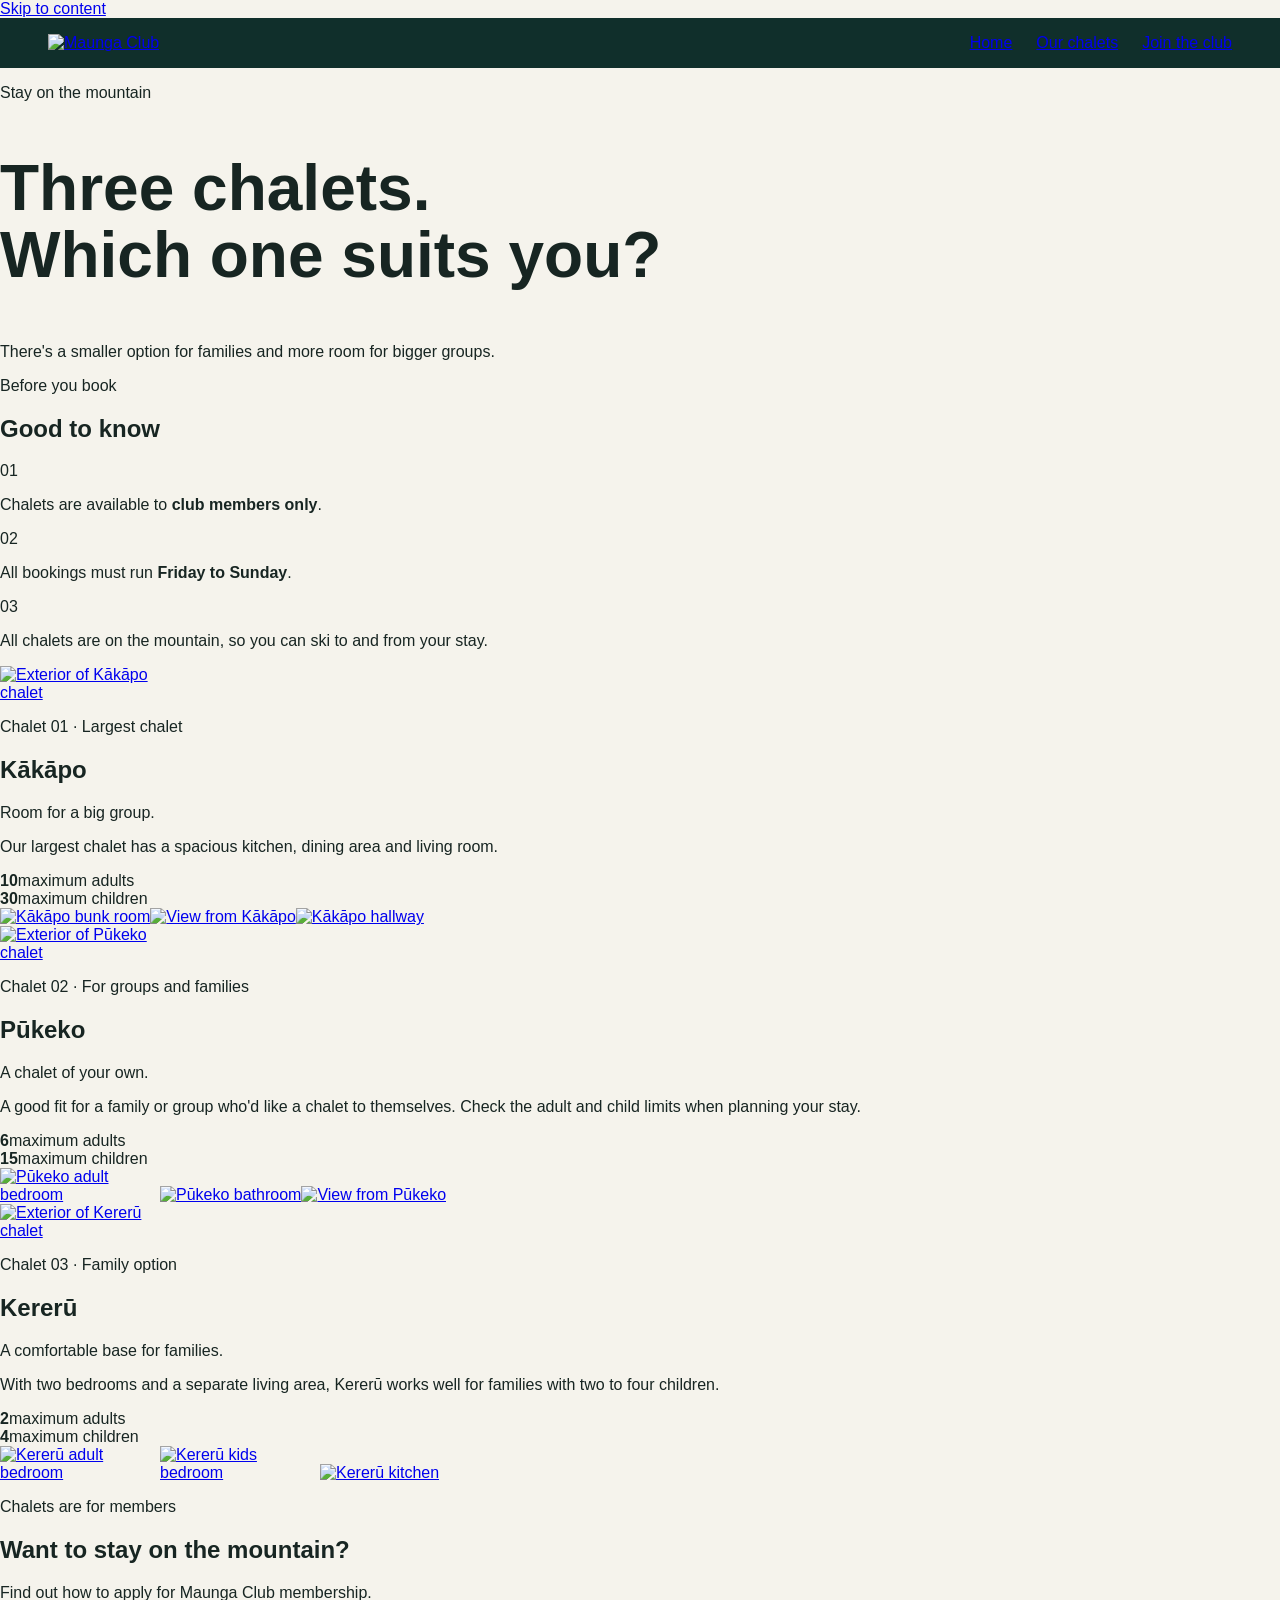
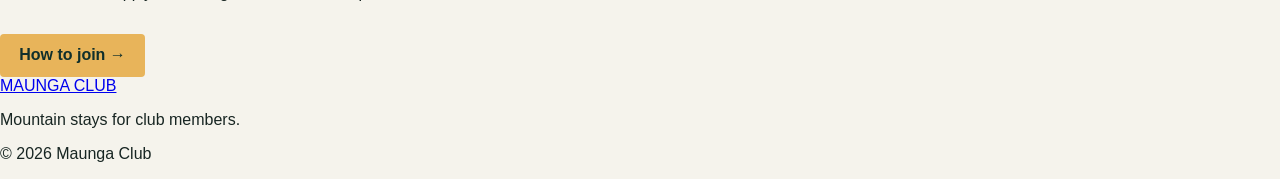
==== chalets.html @ 5def2854 "Add files via upload" ====
<!DOCTYPE html>
<html lang="en">
<head>
  <meta charset="UTF-8">
  <meta name="viewport" content="width=device-width, initial-scale=1">
  <meta name="description" content="Compare Maunga Club's Kākāpo, Pūkeko and Kererū mountain chalets.">
  <title>Our Chalets | Maunga Club</title>
  <link rel="stylesheet" href="css/style.css">
</head>
<body>
  <a class="skip-link" href="#main">Skip to content</a>
  <header class="site-header">
    <a class="brand" href="index.html" aria-label="Maunga Club home"><img src="../Aleurone-Maunga-Club/pics/Maunga_Club_white.png" alt="Maunga Club"></a>
    <nav aria-label="Main navigation"><a href="index.html">Home</a><a class="active" aria-current="page" href="chalets.html">Our chalets</a><a class="nav-cta" href="membership.html">Join the club</a></nav>
  </header>
  <main id="main">
    <section class="page chalet"><div class="page-inner"><p class="eyebrow">Stay on the mountain</p><h1>Three chalets.<br>Which one suits you?</h1><p>There's a smaller option for families and more room for bigger groups.</p></div></section>
    <section class="section-wrap chalet-intro"><p class="eyebrow">Before you book</p><h2>Good to know</h2><div class="rules-grid">
      <div><span>01</span><p>Chalets are available to <strong>club members only</strong>.</p></div>
      <div><span>02</span><p>All bookings must run <strong>Friday to Sunday</strong>.</p></div>
      <div><span>03</span><p>All chalets are on the mountain, so you can ski to and from your stay.</p></div>
    </div></section>
    <section class="chalet-list">
      <article class="chalet-card">
        <a class="chalet-photo" href="../Aleurone-Maunga-Club/pics/kakapo/cabin_exterior.jpg"><img src="../Aleurone-Maunga-Club/pics/kakapo/cabin_exterior_thumb.jpg" alt="Exterior of Kākāpo chalet" loading="lazy"></a>
        <div class="chalet-details"><p class="eyebrow">Chalet 01 · Largest chalet</p><h2>Kākāpo</h2><p class="chalet-lead">Room for a big group.</p><p>Our largest chalet has a spacious kitchen, dining area and living room.</p><div class="capacity"><div><strong>10</strong><span>maximum adults</span></div><div><strong>30</strong><span>maximum children</span></div></div><div class="mini-gallery"><a href="../Aleurone-Maunga-Club/pics/kakapo/bunk_room.jpg"><img src="../Aleurone-Maunga-Club/pics/kakapo/bunk_room_thumb.jpg" alt="Kākāpo bunk room" loading="lazy"></a><a href="../Aleurone-Maunga-Club/pics/kakapo/cabin_view.jpg"><img src="../Aleurone-Maunga-Club/pics/kakapo/cabin_view_thumb.jpg" alt="View from Kākāpo" loading="lazy"></a><a href="../Aleurone-Maunga-Club/pics/kakapo/hallway.jpg"><img src="../Aleurone-Maunga-Club/pics/kakapo/hallway.jpg" alt="Kākāpo hallway" loading="lazy"></a></div></div>
      </article>
      <article class="chalet-card reverse">
        <a class="chalet-photo" href="../Aleurone-Maunga-Club/pics/pukeko/chalet_exterior.jpg"><img src="../Aleurone-Maunga-Club/pics/pukeko/chalet_exterior_thumb.jpg" alt="Exterior of Pūkeko chalet" loading="lazy"></a>
        <div class="chalet-details"><p class="eyebrow">Chalet 02 · For groups and families</p><h2>Pūkeko</h2><p class="chalet-lead">A chalet of your own.</p><p>A good fit for a family or group who'd like a chalet to themselves. Check the adult and child limits when planning your stay.</p><div class="capacity"><div><strong>6</strong><span>maximum adults</span></div><div><strong>15</strong><span>maximum children</span></div></div><div class="mini-gallery"><a href="../Aleurone-Maunga-Club/pics/pukeko/adult_bedroom.jpg"><img src="../Aleurone-Maunga-Club/pics/pukeko/adult_bedroom_thumb.jpg" alt="Pūkeko adult bedroom" loading="lazy"></a><a href="../Aleurone-Maunga-Club/pics/pukeko/bathroom.jpg"><img src="../Aleurone-Maunga-Club/pics/pukeko/bathroom_thumb.jpg" alt="Pūkeko bathroom" loading="lazy"></a><a href="../Aleurone-Maunga-Club/pics/pukeko/chalet_view.jpg"><img src="../Aleurone-Maunga-Club/pics/pukeko/chalet_view_thumb.jpg" alt="View from Pūkeko" loading="lazy"></a></div></div>
      </article>
      <article class="chalet-card">
        <a class="chalet-photo" href="../Aleurone-Maunga-Club/pics/kereru/cabin_exterior.jpg"><img src="../Aleurone-Maunga-Club/pics/kereru/cabin_exterior_thumb.jpg" alt="Exterior of Kererū chalet" loading="lazy"></a>
        <div class="chalet-details"><p class="eyebrow">Chalet 03 · Family option</p><h2>Kererū</h2><p class="chalet-lead">A comfortable base for families.</p><p>With two bedrooms and a separate living area, Kererū works well for families with two to four children.</p><div class="capacity"><div><strong>2</strong><span>maximum adults</span></div><div><strong>4</strong><span>maximum children</span></div></div><div class="mini-gallery"><a href="../Aleurone-Maunga-Club/pics/kereru/adult_bedroom.jpg"><img src="../Aleurone-Maunga-Club/pics/kereru/adult_bedroom_thumb.jpg" alt="Kererū adult bedroom" loading="lazy"></a><a href="../Aleurone-Maunga-Club/pics/kereru/kids_bedroom.jpg"><img src="../Aleurone-Maunga-Club/pics/kereru/kids_bedroom_thumb.jpg" alt="Kererū kids bedroom" loading="lazy"></a><a href="../Aleurone-Maunga-Club/pics/kereru/kitchen.jpg"><img src="../Aleurone-Maunga-Club/pics/kereru/kitchen.jpg" alt="Kererū kitchen" loading="lazy"></a></div></div>
      </article>
    </section>
    <section class="join-banner"><div><p class="eyebrow">Chalets are for members</p><h2>Want to stay on the mountain?</h2><p>Find out how to apply for Maunga Club membership.</p></div><a class="button button-light" href="membership.html">How to join <span aria-hidden="true">→</span></a></section>
  </main>
  <footer class="site-footer"><a href="index.html" class="footer-brand">MAUNGA CLUB</a><p>Mountain stays for club members.</p><p class="copyright">© 2026 Maunga Club</p></footer>
</body>
</html>
---- css/style.css ----
body { margin: 0; font-family: Arial, sans-serif; background: #f5f3ec; color: #172522; } 
.site-header { background: #102f2b; color: white; padding: 1rem 3rem; display: flex; justify-content: space-between; align-items: center; } 
nav { display: flex; gap: 1.5rem; } img { max-width: 160px; } .hero { min-height: 420px; padding: 4rem 3rem; background: linear-gradient(rgba(16,47,43,.7), rgba(16,47,43,.7)), url("../../Aleurone-Maunga-Club/pics/mountain_view_dark.jpg") center/cover; color: white; } 
.hero-copy { max-width: 620px; } h1 { font-size: 4rem; line-height: 1.05; } .button { background: #e8b45a; color: #102f2b; text-decoration: none; padding: .8rem 1.2rem; display: inline-block; margin-top: 1rem; border-radius: 4px; font-weight: 700; }
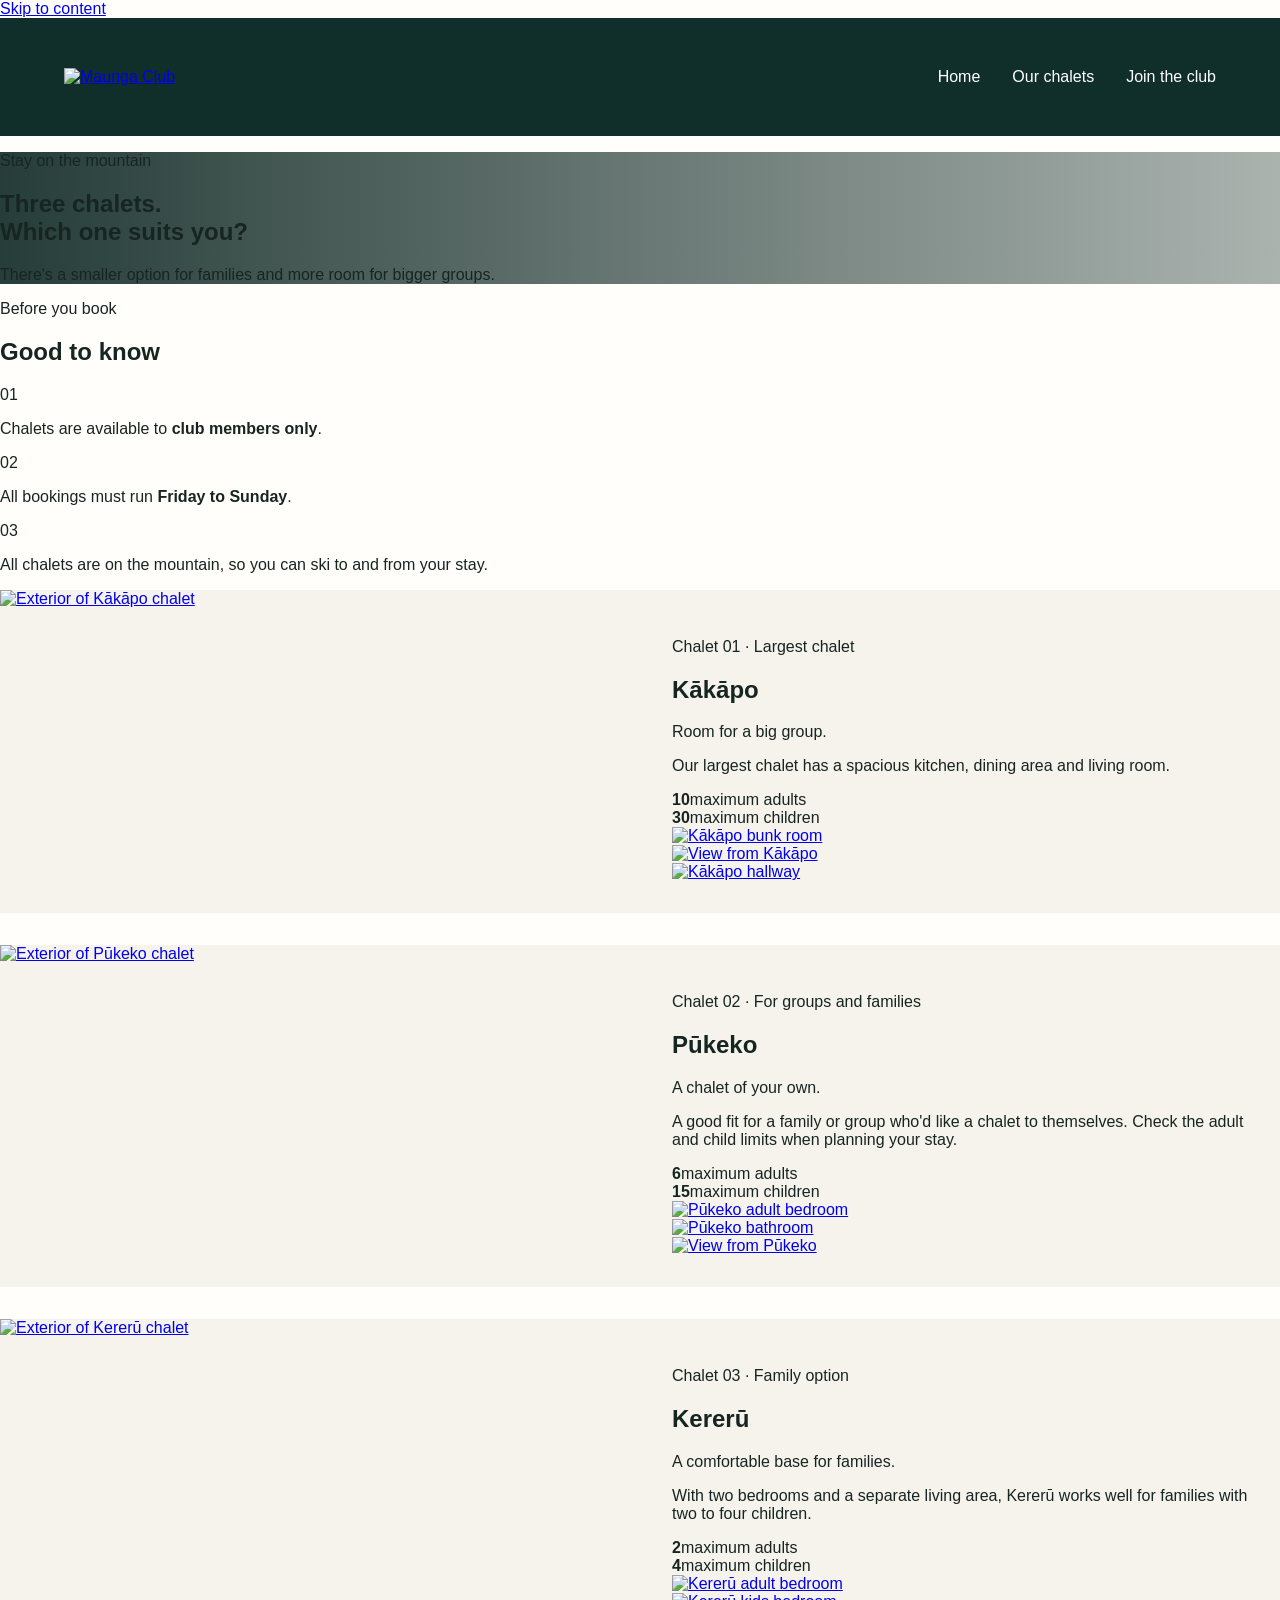
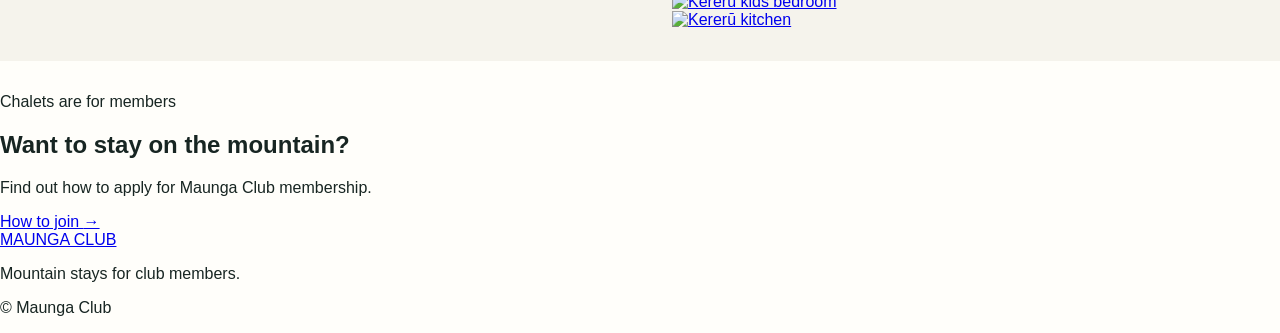
==== commit 2aeab51b: "Add files via upload" ====
--- a/chalets.html
+++ b/chalets.html
@@ -6,6 +6,7 @@
   <meta name="description" content="Compare Maunga Club's Kākāpo, Pūkeko and Kererū mountain chalets.">
   <title>Our Chalets | Maunga Club</title>
   <link rel="stylesheet" href="css/style.css">
+  <script src="js/script.js" defer></script>
 </head>
 <body>
   <a class="skip-link" href="#main">Skip to content</a>
@@ -36,6 +37,6 @@
     </section>
     <section class="join-banner"><div><p class="eyebrow">Chalets are for members</p><h2>Want to stay on the mountain?</h2><p>Find out how to apply for Maunga Club membership.</p></div><a class="button button-light" href="membership.html">How to join <span aria-hidden="true">→</span></a></section>
   </main>
-  <footer class="site-footer"><a href="index.html" class="footer-brand">MAUNGA CLUB</a><p>Mountain stays for club members.</p><p class="copyright">© 2026 Maunga Club</p></footer>
+  <footer class="site-footer"><a href="index.html" class="footer-brand">MAUNGA CLUB</a><p>Mountain stays for club members.</p><p class="copyright">© <span data-current-year></span> Maunga Club</p></footer>
 </body>
 </html>
--- a/css/style.css
+++ b/css/style.css
@@ -1,4 +1,9 @@
-body { margin: 0; font-family: Arial, sans-serif; background: #f5f3ec; color: #172522; } 
-.site-header { background: #102f2b; color: white; padding: 1rem 3rem; display: flex; justify-content: space-between; align-items: center; } 
-nav { display: flex; gap: 1.5rem; } img { max-width: 160px; } .hero { min-height: 420px; padding: 4rem 3rem; background: linear-gradient(rgba(16,47,43,.7), rgba(16,47,43,.7)), url("../../Aleurone-Maunga-Club/pics/mountain_view_dark.jpg") center/cover; color: white; } 
-.hero-copy { max-width: 620px; } h1 { font-size: 4rem; line-height: 1.05; } .button { background: #e8b45a; color: #102f2b; text-decoration: none; padding: .8rem 1.2rem; display: inline-block; margin-top: 1rem; border-radius: 4px; font-weight: 700; }
+body { margin: 0; font-family: Arial, sans-serif; background: #fffefa; color: #172522; } 
+.site-header { min-height: 86px; background: #102f2b; color: white; display: flex; justify-content: space-between; align-items: center; padding: 1rem 4rem; } 
+.brand img { width: 155px; } nav { display: flex; gap: 2rem; } nav a { color: white; text-decoration: none; } 
+.yay { min-height: 610px; display: flex; align-items: center; padding: 5rem 4rem; background: linear-gradient(90deg, rgba(7,28,25,.84), rgba(7,28,25,.55), rgba(7,28,25,.12)), url("../../Aleurone-Maunga-Club/pics/mountain_view_dark.jpg") center/cover; color: white; } 
+.chalet { background-image: linear-gradient(90deg, rgba(8,34,30,.88), rgba(8,34,30,.34)), url("../../Aleurone-Maunga-Club/pics/mountain_view_light.jpg"); } 
+.chalet-card { display: grid; grid-template-columns: 1fr 1fr; background: #f5f3ec; margin-bottom: 2rem; } 
+.chalet-card img { width: 100%; height: 100%; object-fit: cover; display: block; } 
+.chalet-details { padding: 2rem; }
+
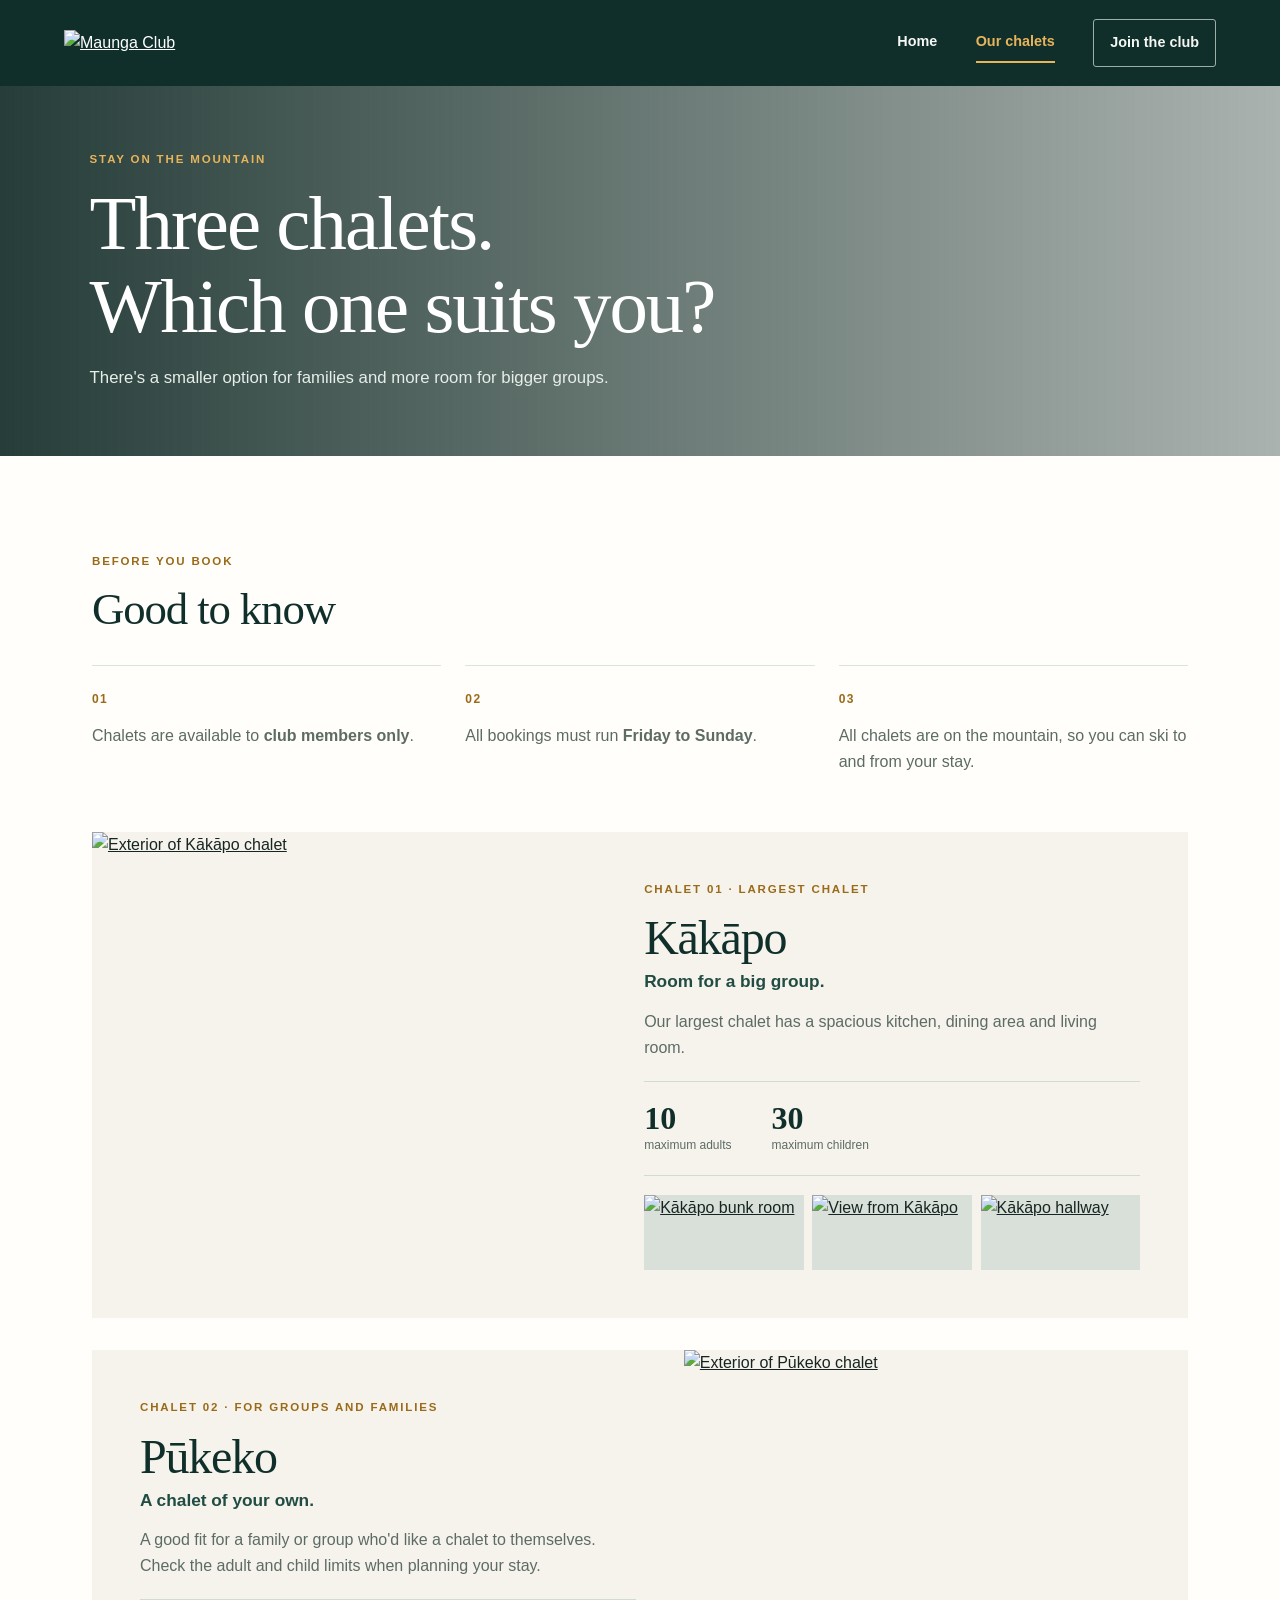
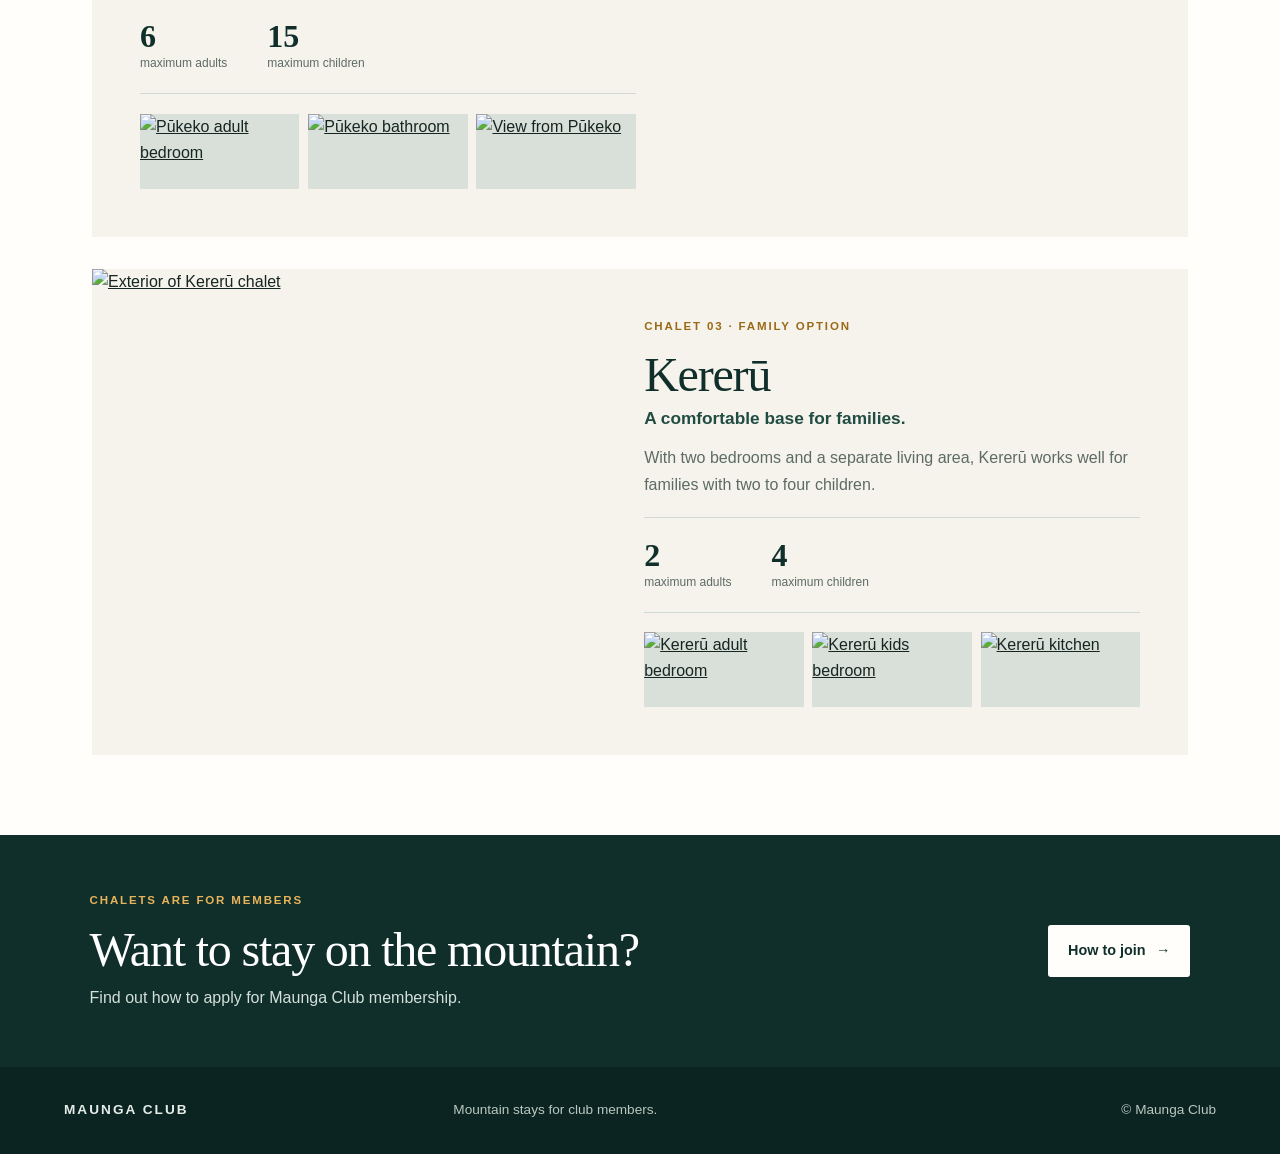
==== commit d1aae2af: "Add files via upload" ====
--- a/chalets.html
+++ b/chalets.html
@@ -15,7 +15,7 @@
     <nav aria-label="Main navigation"><a href="index.html">Home</a><a class="active" aria-current="page" href="chalets.html">Our chalets</a><a class="nav-cta" href="membership.html">Join the club</a></nav>
   </header>
   <main id="main">
-    <section class="page chalet"><div class="page-inner"><p class="eyebrow">Stay on the mountain</p><h1>Three chalets.<br>Which one suits you?</h1><p>There's a smaller option for families and more room for bigger groups.</p></div></section>
+    <section class="page-hero chalet-hero"><div class="page-hero-inner"><p class="eyebrow">Stay on the mountain</p><h1>Three chalets.<br>Which one suits you?</h1><p>There's a smaller option for families and more room for bigger groups.</p></div></section>
     <section class="section-wrap chalet-intro"><p class="eyebrow">Before you book</p><h2>Good to know</h2><div class="rules-grid">
       <div><span>01</span><p>Chalets are available to <strong>club members only</strong>.</p></div>
       <div><span>02</span><p>All bookings must run <strong>Friday to Sunday</strong>.</p></div>
--- a/css/style.css
+++ b/css/style.css
@@ -1,9 +1,144 @@
-body { margin: 0; font-family: Arial, sans-serif; background: #fffefa; color: #172522; } 
-.site-header { min-height: 86px; background: #102f2b; color: white; display: flex; justify-content: space-between; align-items: center; padding: 1rem 4rem; } 
-.brand img { width: 155px; } nav { display: flex; gap: 2rem; } nav a { color: white; text-decoration: none; } 
-.yay { min-height: 610px; display: flex; align-items: center; padding: 5rem 4rem; background: linear-gradient(90deg, rgba(7,28,25,.84), rgba(7,28,25,.55), rgba(7,28,25,.12)), url("../../Aleurone-Maunga-Club/pics/mountain_view_dark.jpg") center/cover; color: white; } 
-.chalet { background-image: linear-gradient(90deg, rgba(8,34,30,.88), rgba(8,34,30,.34)), url("../../Aleurone-Maunga-Club/pics/mountain_view_light.jpg"); } 
-.chalet-card { display: grid; grid-template-columns: 1fr 1fr; background: #f5f3ec; margin-bottom: 2rem; } 
-.chalet-card img { width: 100%; height: 100%; object-fit: cover; display: block; } 
-.chalet-details { padding: 2rem; }
-
+:root {
+  --pine: #102f2b;
+  --pine-mid: #214c43;
+  --pine-soft: #dfe9e4;
+  --gold: #e8b45a;
+  --cream: #f5f3ec;
+  --paper: #fffefa;
+  --ink: #172522;
+  --muted: #5d6b65;
+  --line: #dce2dc;
+  --max: 1160px;
+}
+* { box-sizing: border-box; }
+html { scroll-behavior: smooth; }
+body { margin: 0; color: var(--ink); background: var(--paper); font-family: Inter, "Segoe UI", Arial, sans-serif; line-height: 1.65; }
+img { display: block; max-width: 100%; }
+a { color: inherit; }
+.skip-link { position: absolute; top: -60px; left: 1rem; z-index: 20; background: white; padding: .7rem 1rem; }
+.skip-link:focus { top: 1rem; }
+.site-header { min-height: 86px; padding: 1rem max(5vw, calc((100vw - var(--max))/2)); display: flex; justify-content: space-between; align-items: center; gap: 2rem; background: var(--pine); color: white; }
+.brand { display: block; flex-shrink: 0; }
+.brand img { width: 155px; max-height: 58px; object-fit: contain; }
+nav { display: flex; align-items: center; gap: clamp(1rem, 3vw, 2.4rem); }
+nav a { color: #f5f7f3; text-decoration: none; font-size: .9rem; font-weight: 650; padding: .45rem 0; border-bottom: 2px solid transparent; }
+nav a:hover, nav a.active { color: var(--gold); border-bottom-color: var(--gold); }
+nav a.nav-cta { padding: .7rem 1rem; border: 1px solid #9eafa7; border-radius: 3px; }
+nav a.nav-cta:hover, nav a.nav-cta.active { border-color: var(--gold); }
+.yay { min-height: 610px; position: relative; display: flex; align-items: center; color: white; padding: 5rem max(7vw, calc((100vw - var(--max))/2)); background: linear-gradient(90deg, rgba(7,28,25,.84) 0%, rgba(7,28,25,.55) 52%, rgba(7,28,25,.12) 100%), url("../../Aleurone-Maunga-Club/pics/mountain_view_dark.jpg") center 52%/cover no-repeat; }
+.content { max-width: 700px; position: relative; z-index: 1; }
+.eyebrow { margin: 0 0 .85rem; color: #9b6a18; text-transform: uppercase; letter-spacing: .16em; font-size: .72rem; font-weight: 800; }
+.yay .eyebrow, .page-hero .eyebrow, .join-banner .eyebrow { color: var(--gold); }
+h1, h2, h3, p { margin-top: 0; }
+h1, h2 { font-family: Georgia, "Times New Roman", serif; font-weight: 500; line-height: 1.08; letter-spacing: -.025em; }
+.yay h1 { max-width: 680px; margin-bottom: 1.3rem; font-size: clamp(3.1rem, 7vw, 5.6rem); }
+.copy { max-width: 540px; color: #edf2ee; font-size: 1.12rem; }
+.actions { display: flex; flex-wrap: wrap; align-items: center; gap: 1.5rem; margin-top: 2rem; }
+.button { display: inline-flex; justify-content: center; align-items: center; gap: .65rem; text-decoration: none; padding: .9rem 1.25rem; border-radius: 3px; font-weight: 750; font-size: .9rem; transition: transform .2s, background .2s; }
+.button:hover { transform: translateY(-2px); }
+.button-gold { color: var(--pine); background: var(--gold); }
+.button-gold:hover { background: #f1c979; }
+.button-light { color: var(--pine); background: var(--paper); }
+.button-light:hover { background: var(--gold); }
+.text-link { color: var(--pine-mid); font-weight: 750; text-decoration: none; border-bottom: 1px solid #8ca39a; padding-bottom: .2rem; }
+.text-link span { margin-left: .35rem; }
+.text-link:hover { color: #98671c; }
+.light-link { color: white; border-color: #a8b8b1; }
+.note { position: absolute; right: max(5vw, calc((100vw - var(--max))/2)); bottom: 1.4rem; color: white; font-size: .75rem; letter-spacing: .08em; text-transform: uppercase; }
+.section-wrap { max-width: var(--max); margin: auto; padding: 6rem 2rem; }
+.intro { display: grid; grid-template-columns: 1fr 1fr; gap: 4rem; align-items: start; }
+.intro h2, .chalet-intro h2, .next-steps h2 { color: var(--pine); font-size: clamp(2.4rem, 4vw, 3.6rem); margin-bottom: 0; }
+.intro-copy { max-width: 540px; color: var(--muted); }
+.intro-copy p { margin-bottom: 1.2rem; }
+.intro-copy .text-link { display: inline-block; margin-top: .5rem; }
+.feature-band { display: grid; grid-template-columns: repeat(3, 1fr); background: var(--cream); padding: 3.2rem max(7vw, calc((100vw - var(--max))/2)); gap: 3rem; }
+.feature-number { color: #9b6a18; font-size: .75rem; letter-spacing: .15em; font-weight: 800; }
+.feature h3 { color: var(--pine); margin: .6rem 0 .3rem; font-size: 1.1rem; }
+.feature p { color: var(--muted); margin-bottom: 0; font-size: .95rem; }
+.join-banner { display: flex; justify-content: space-between; align-items: center; gap: 2rem; background: var(--pine); color: white; padding: 3.5rem max(7vw, calc((100vw - var(--max))/2)); }
+.join-banner h2 { font-size: clamp(2rem, 3.8vw, 3rem); margin-bottom: .6rem; }
+.join-banner p:not(.eyebrow) { margin-bottom: 0; color: #d4dfd9; }
+.join-banner .button { flex-shrink: 0; }
+.site-footer { display: grid; grid-template-columns: 1fr 1fr 1fr; gap: 1rem; align-items: center; padding: 2rem max(5vw, calc((100vw - var(--max))/2)); background: #0b2421; color: #e6ece8; font-size: .85rem; }
+.site-footer p { margin: 0; color: #b9c8c0; }
+.footer-brand { text-decoration: none; font-size: .85rem; letter-spacing: .15em; font-weight: 800; }
+.copyright { text-align: right; }
+.page-hero { min-height: 350px; display: flex; align-items: center; padding: 4rem max(7vw, calc((100vw - var(--max))/2)); color: white; background-position: center; background-size: cover; }
+.chalet-hero { background-image: linear-gradient(90deg, rgba(8,34,30,.88), rgba(8,34,30,.34)), url("../../Aleurone-Maunga-Club/pics/mountain_view_light.jpg"); }
+.membership-hero { background-image: linear-gradient(90deg, rgba(8,34,30,.88), rgba(8,34,30,.38)), url("../../Aleurone-Maunga-Club/pics/kereru/cabin_exterior.jpg"); background-position: center 55%; }
+.page-hero-inner { max-width: 760px; }
+.page-hero h1 { font-size: clamp(2.8rem, 6vw, 4.8rem); margin-bottom: 1rem; }
+.page-hero p:not(.eyebrow) { max-width: 590px; color: #e7eee9; font-size: 1.05rem; margin-bottom: 0; }
+.chalet-intro { padding-bottom: 3.5rem; }
+.chalet-intro h2 { font-size: 2.8rem; margin-bottom: 2rem; }
+.rules-grid { display: grid; grid-template-columns: repeat(3, 1fr); gap: 1.5rem; }
+.rules-grid > div { border-top: 1px solid var(--line); padding-top: 1.2rem; }
+.rules-grid span { color: #9b6a18; font-size: .75rem; font-weight: 800; letter-spacing: .12em; }
+.rules-grid p { margin: .7rem 0 0; color: var(--muted); }
+.chalet-list { max-width: var(--max); margin: 0 auto 5rem; padding: 0 2rem; }
+.chalet-card { display: grid; grid-template-columns: .92fr 1.08fr; margin: 0 0 2rem; background: var(--cream); }
+.chalet-card.reverse { grid-template-columns: 1.08fr .92fr; }
+.chalet-card.reverse .chalet-photo { order: 2; }
+.chalet-photo { display: block; min-height: 430px; overflow: hidden; }
+.chalet-photo img { width: 100%; height: 100%; min-height: 430px; object-fit: cover; transition: transform .45s; }
+.chalet-photo:hover img { transform: scale(1.035); }
+.chalet-details { padding: clamp(1.5rem, 4vw, 3rem); }
+.chalet-details h2 { color: var(--pine); font-size: 3rem; margin-bottom: .2rem; }
+.chalet-lead { color: var(--pine-mid); font-weight: 750; font-size: 1.08rem; margin-bottom: .8rem; }
+.chalet-details > p:not(.eyebrow):not(.chalet-lead) { color: var(--muted); }
+.capacity { display: flex; gap: 2.5rem; padding: 1.2rem 0; border-top: 1px solid #d2dbd3; border-bottom: 1px solid #d2dbd3; margin: 1.2rem 0; }
+.capacity div { display: flex; flex-direction: column; }
+.capacity strong { font-family: Georgia, serif; color: var(--pine); font-size: 2rem; line-height: 1.1; }
+.capacity span { color: var(--muted); font-size: .75rem; }
+.mini-gallery { display: grid; grid-template-columns: repeat(3, 1fr); gap: .55rem; }
+.mini-gallery a { display: block; height: 75px; overflow: hidden; background: #d9e0da; }
+.mini-gallery img { width: 100%; height: 100%; object-fit: cover; transition: opacity .2s; }
+.mini-gallery a:hover img { opacity: .75; }
+.membership-layout { max-width: var(--max); margin: auto; padding: 5rem 2rem; display: grid; grid-template-columns: 1.2fr .8fr; gap: 5rem; align-items: start; }
+.membership-copy h2 { font-size: 3.2rem; color: var(--pine); margin-bottom: 1rem; }
+.membership-copy > p:not(.eyebrow) { color: var(--muted); max-width: 600px; }
+.steps { list-style: none; margin: 2.2rem 0 0; padding: 0; }
+.steps li { display: flex; gap: 1.1rem; padding: 1.2rem 0; border-top: 1px solid var(--line); }
+.step-number { flex: 0 0 2.2rem; height: 2.2rem; display: grid; place-items: center; border: 1px solid #b9c8be; color: var(--pine); border-radius: 50%; font-weight: 800; }
+.steps h3 { margin: .1rem 0 .3rem; color: var(--pine); }
+.steps p { color: var(--muted); margin: 0; }
+.email-card { padding: 2.2rem; background: var(--pine); color: white; }
+.email-card h2 { font-family: Georgia, serif; font-size: 2.4rem; font-weight: 500; margin-bottom: 1rem; }
+.email-address { overflow-wrap: anywhere; font-weight: 700; }
+.email-address a { color: #f4c56e; }
+.email-button { width: 100%; margin: .8rem 0 1rem; }
+.small-note { font-size: .8rem; color: #d2ded7; margin-bottom: 0; }
+.next-steps { background: var(--cream); padding: 4rem max(7vw, calc((100vw - var(--max))/2)); }
+.next-steps h2 { margin-bottom: 2rem; }
+.next-grid { display: grid; grid-template-columns: 1fr 1fr; gap: 3rem; }
+.next-grid > div { border-top: 1px solid #d4ddd5; padding-top: 1.2rem; }
+.next-icon { color: #9b6a18; font-weight: 800; font-size: .75rem; letter-spacing: .12em; }
+.next-grid h3 { color: var(--pine); margin: .7rem 0 .4rem; }
+.next-grid p { color: var(--muted); margin-bottom: 0; max-width: 480px; }
+@media (max-width: 760px) {
+  .site-header { flex-direction: column; gap: .7rem; padding: 1rem 1.2rem; }
+  .brand img { width: 130px; }
+  nav { gap: 1rem; flex-wrap: wrap; justify-content: center; }
+  nav a { font-size: .82rem; }
+  .yay { min-height: 570px; padding: 4rem 1.4rem; background-position: 60% center; }
+  .yay h1 { font-size: clamp(2.8rem, 12vw, 4.3rem); }
+  .note { left: 1.4rem; right: 1.4rem; font-size: .65rem; }
+  .section-wrap { padding: 3.5rem 1.4rem; }
+  .intro, .membership-layout { grid-template-columns: 1fr; gap: 2rem; }
+  .feature-band { grid-template-columns: 1fr; gap: 1.8rem; padding: 2.5rem 1.4rem; }
+  .join-banner { align-items: flex-start; flex-direction: column; padding: 3rem 1.4rem; }
+  .site-footer { grid-template-columns: 1fr; padding: 2rem 1.4rem; text-align: center; }
+  .copyright { text-align: center; }
+  .page-hero { min-height: 320px; padding: 3.5rem 1.4rem; }
+  .rules-grid { grid-template-columns: 1fr; gap: 1rem; }
+  .chalet-list { padding: 0 1rem; margin-bottom: 3rem; }
+  .chalet-card, .chalet-card.reverse { grid-template-columns: 1fr; }
+  .chalet-card.reverse .chalet-photo { order: 0; }
+  .chalet-photo, .chalet-photo img { min-height: 250px; max-height: 330px; }
+  .chalet-details { padding: 1.5rem; }
+  .membership-layout { padding: 3.5rem 1.4rem; }
+  .membership-copy h2 { font-size: 2.7rem; }
+  .next-steps { padding: 3rem 1.4rem; }
+  .next-grid { grid-template-columns: 1fr; gap: 1.5rem; }
+}
+@media (prefers-reduced-motion: reduce) { html { scroll-behavior: auto; } *, *::before, *::after { transition-duration: .01ms !important; animation-duration: .01ms !important; } }
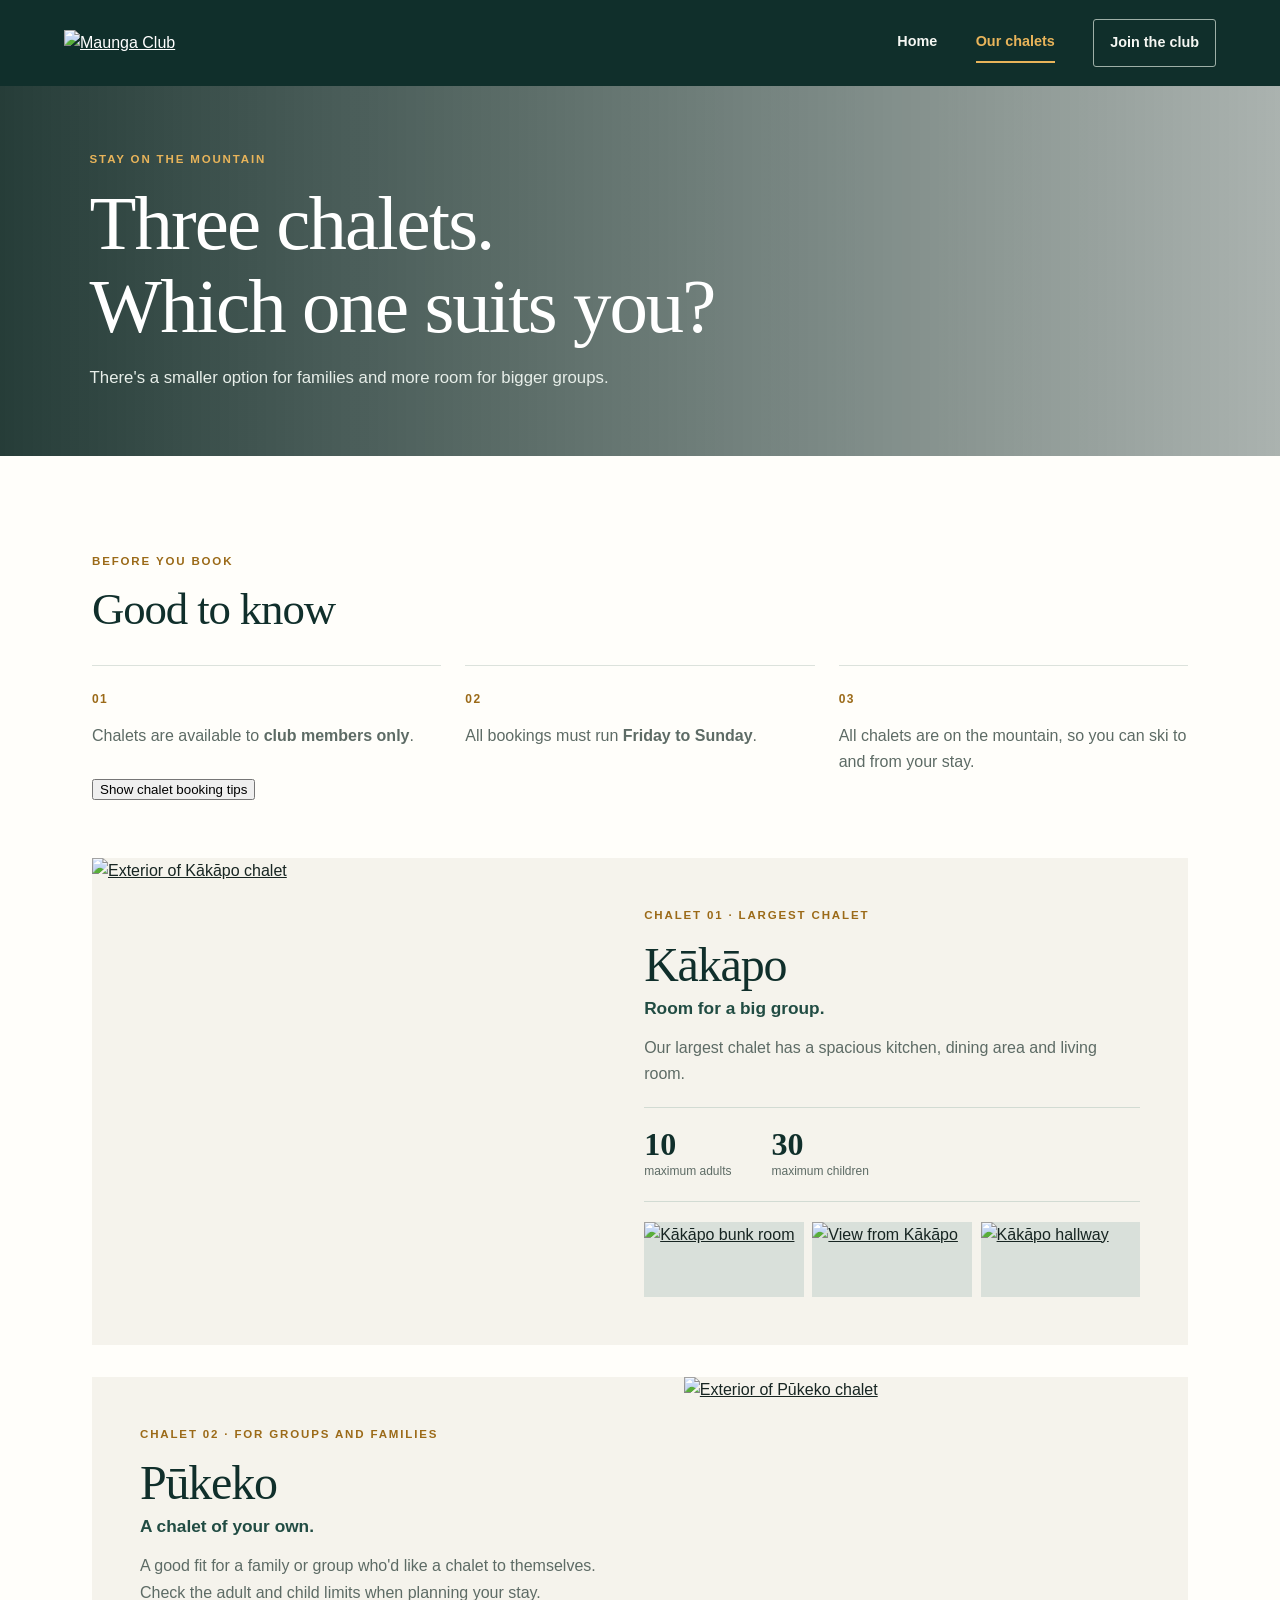
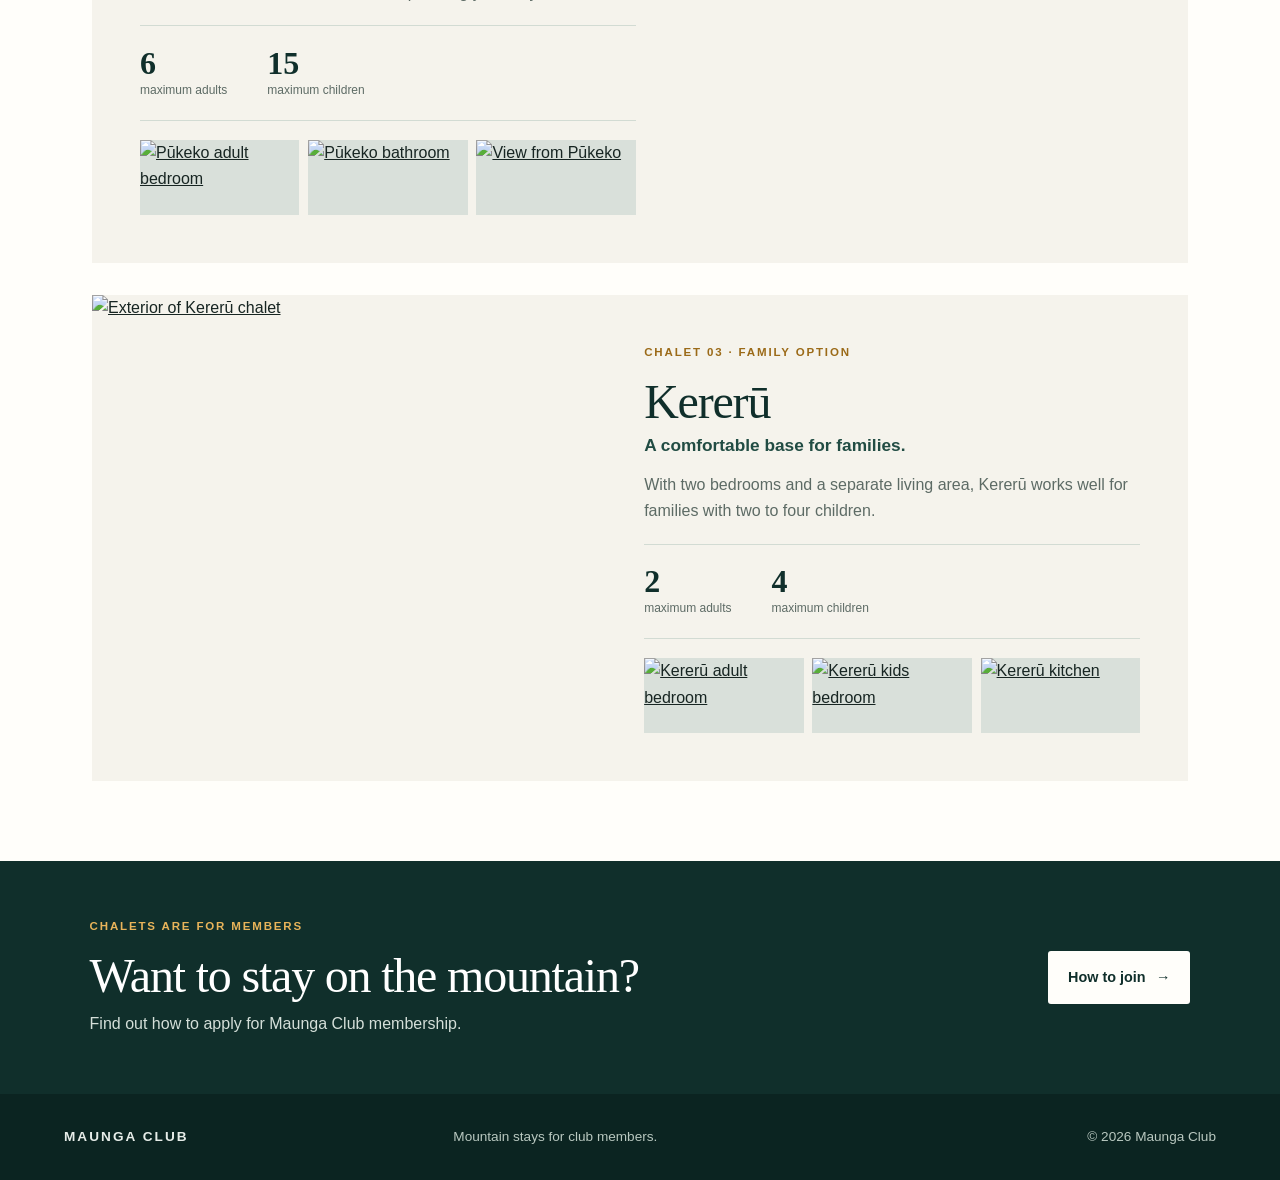
==== commit 0504c2d9: "Add files via upload" ====
--- a/chalets.html
+++ b/chalets.html
@@ -1,42 +1,67 @@
-<!DOCTYPE html>
-<html lang="en">
-<head>
-  <meta charset="UTF-8">
-  <meta name="viewport" content="width=device-width, initial-scale=1">
-  <meta name="description" content="Compare Maunga Club's Kākāpo, Pūkeko and Kererū mountain chalets.">
-  <title>Our Chalets | Maunga Club</title>
-  <link rel="stylesheet" href="css/style.css">
-  <script src="js/script.js" defer></script>
-</head>
-<body>
-  <a class="skip-link" href="#main">Skip to content</a>
-  <header class="site-header">
-    <a class="brand" href="index.html" aria-label="Maunga Club home"><img src="../Aleurone-Maunga-Club/pics/Maunga_Club_white.png" alt="Maunga Club"></a>
-    <nav aria-label="Main navigation"><a href="index.html">Home</a><a class="active" aria-current="page" href="chalets.html">Our chalets</a><a class="nav-cta" href="membership.html">Join the club</a></nav>
-  </header>
-  <main id="main">
-    <section class="page-hero chalet-hero"><div class="page-hero-inner"><p class="eyebrow">Stay on the mountain</p><h1>Three chalets.<br>Which one suits you?</h1><p>There's a smaller option for families and more room for bigger groups.</p></div></section>
-    <section class="section-wrap chalet-intro"><p class="eyebrow">Before you book</p><h2>Good to know</h2><div class="rules-grid">
-      <div><span>01</span><p>Chalets are available to <strong>club members only</strong>.</p></div>
-      <div><span>02</span><p>All bookings must run <strong>Friday to Sunday</strong>.</p></div>
-      <div><span>03</span><p>All chalets are on the mountain, so you can ski to and from your stay.</p></div>
-    </div></section>
-    <section class="chalet-list">
-      <article class="chalet-card">
-        <a class="chalet-photo" href="../Aleurone-Maunga-Club/pics/kakapo/cabin_exterior.jpg"><img src="../Aleurone-Maunga-Club/pics/kakapo/cabin_exterior_thumb.jpg" alt="Exterior of Kākāpo chalet" loading="lazy"></a>
-        <div class="chalet-details"><p class="eyebrow">Chalet 01 · Largest chalet</p><h2>Kākāpo</h2><p class="chalet-lead">Room for a big group.</p><p>Our largest chalet has a spacious kitchen, dining area and living room.</p><div class="capacity"><div><strong>10</strong><span>maximum adults</span></div><div><strong>30</strong><span>maximum children</span></div></div><div class="mini-gallery"><a href="../Aleurone-Maunga-Club/pics/kakapo/bunk_room.jpg"><img src="../Aleurone-Maunga-Club/pics/kakapo/bunk_room_thumb.jpg" alt="Kākāpo bunk room" loading="lazy"></a><a href="../Aleurone-Maunga-Club/pics/kakapo/cabin_view.jpg"><img src="../Aleurone-Maunga-Club/pics/kakapo/cabin_view_thumb.jpg" alt="View from Kākāpo" loading="lazy"></a><a href="../Aleurone-Maunga-Club/pics/kakapo/hallway.jpg"><img src="../Aleurone-Maunga-Club/pics/kakapo/hallway.jpg" alt="Kākāpo hallway" loading="lazy"></a></div></div>
-      </article>
-      <article class="chalet-card reverse">
-        <a class="chalet-photo" href="../Aleurone-Maunga-Club/pics/pukeko/chalet_exterior.jpg"><img src="../Aleurone-Maunga-Club/pics/pukeko/chalet_exterior_thumb.jpg" alt="Exterior of Pūkeko chalet" loading="lazy"></a>
-        <div class="chalet-details"><p class="eyebrow">Chalet 02 · For groups and families</p><h2>Pūkeko</h2><p class="chalet-lead">A chalet of your own.</p><p>A good fit for a family or group who'd like a chalet to themselves. Check the adult and child limits when planning your stay.</p><div class="capacity"><div><strong>6</strong><span>maximum adults</span></div><div><strong>15</strong><span>maximum children</span></div></div><div class="mini-gallery"><a href="../Aleurone-Maunga-Club/pics/pukeko/adult_bedroom.jpg"><img src="../Aleurone-Maunga-Club/pics/pukeko/adult_bedroom_thumb.jpg" alt="Pūkeko adult bedroom" loading="lazy"></a><a href="../Aleurone-Maunga-Club/pics/pukeko/bathroom.jpg"><img src="../Aleurone-Maunga-Club/pics/pukeko/bathroom_thumb.jpg" alt="Pūkeko bathroom" loading="lazy"></a><a href="../Aleurone-Maunga-Club/pics/pukeko/chalet_view.jpg"><img src="../Aleurone-Maunga-Club/pics/pukeko/chalet_view_thumb.jpg" alt="View from Pūkeko" loading="lazy"></a></div></div>
-      </article>
-      <article class="chalet-card">
-        <a class="chalet-photo" href="../Aleurone-Maunga-Club/pics/kereru/cabin_exterior.jpg"><img src="../Aleurone-Maunga-Club/pics/kereru/cabin_exterior_thumb.jpg" alt="Exterior of Kererū chalet" loading="lazy"></a>
-        <div class="chalet-details"><p class="eyebrow">Chalet 03 · Family option</p><h2>Kererū</h2><p class="chalet-lead">A comfortable base for families.</p><p>With two bedrooms and a separate living area, Kererū works well for families with two to four children.</p><div class="capacity"><div><strong>2</strong><span>maximum adults</span></div><div><strong>4</strong><span>maximum children</span></div></div><div class="mini-gallery"><a href="../Aleurone-Maunga-Club/pics/kereru/adult_bedroom.jpg"><img src="../Aleurone-Maunga-Club/pics/kereru/adult_bedroom_thumb.jpg" alt="Kererū adult bedroom" loading="lazy"></a><a href="../Aleurone-Maunga-Club/pics/kereru/kids_bedroom.jpg"><img src="../Aleurone-Maunga-Club/pics/kereru/kids_bedroom_thumb.jpg" alt="Kererū kids bedroom" loading="lazy"></a><a href="../Aleurone-Maunga-Club/pics/kereru/kitchen.jpg"><img src="../Aleurone-Maunga-Club/pics/kereru/kitchen.jpg" alt="Kererū kitchen" loading="lazy"></a></div></div>
-      </article>
-    </section>
-    <section class="join-banner"><div><p class="eyebrow">Chalets are for members</p><h2>Want to stay on the mountain?</h2><p>Find out how to apply for Maunga Club membership.</p></div><a class="button button-light" href="membership.html">How to join <span aria-hidden="true">→</span></a></section>
-  </main>
-  <footer class="site-footer"><a href="index.html" class="footer-brand">MAUNGA CLUB</a><p>Mountain stays for club members.</p><p class="copyright">© <span data-current-year></span> Maunga Club</p></footer>
-</body>
-</html>
+<!DOCTYPE html>
+<html lang="en">
+<head>
+  <meta charset="UTF-8">
+  <meta name="viewport" content="width=device-width, initial-scale=1">
+  <meta name="description" content="Compare Maunga Club's Kākāpo, Pūkeko and Kererū mountain chalets.">
+  <title>Our Chalets | Maunga Club</title>
+  <link rel="stylesheet" href="css/style.css">
+</head>
+<body>
+  <a class="skip-link" href="#main">Skip to content</a>
+  <header class="site-header">
+    <a class="brand" href="index.html" aria-label="Maunga Club home"><img src="../Aleurone-Maunga-Club/pics/Maunga_Club_white.png" alt="Maunga Club"></a>
+    <nav aria-label="Main navigation"><a href="index.html">Home</a><a class="active" aria-current="page" href="chalets.html">Our chalets</a><a class="nav-cta" href="membership.html">Join the club</a></nav>
+  </header>
+  <main id="main">
+    <section class="page-hero chalet-hero"><div class="page-hero-inner"><p class="eyebrow">Stay on the mountain</p><h1>Three chalets.<br>Which one suits you?</h1><p>There's a smaller option for families and more room for bigger groups.</p></div></section>
+    <section class="section-wrap chalet-intro"><p class="eyebrow">Before you book</p><h2>Good to know</h2><div class="rules-grid">
+      <div><span>01</span><p>Chalets are available to <strong>club members only</strong>.</p></div>
+      <div><span>02</span><p>All bookings must run <strong>Friday to Sunday</strong>.</p></div>
+      <div><span>03</span><p>All chalets are on the mountain, so you can ski to and from your stay.</p></div>
+    </div>
+
+<div class="quick-info">
+  <button
+    type="button"
+    id="toggle-chalet-tips"
+    aria-expanded="false"
+    aria-controls="chalet-tips">
+    Show chalet booking tips
+  </button>
+
+  <div id="chalet-tips" hidden>
+    <p><strong>Before planning your stay:</strong></p>
+    <ul>
+      <li>You must be a club member to use the chalets.</li>
+      <li>Bookings must run from Friday to Sunday.</li>
+      <li>Check the adult and child limits for your chosen chalet.</li>
+    </ul>
+  </div>
+</div>
+
+</section>
+<section class="chalet-list">
+      <article class="chalet-card">
+        <a class="chalet-photo" href="../Aleurone-Maunga-Club/pics/kakapo/cabin_exterior.jpg"><img src="../Aleurone-Maunga-Club/pics/kakapo/cabin_exterior_thumb.jpg" alt="Exterior of Kākāpo chalet" loading="lazy"></a>
+        <div class="chalet-details"><p class="eyebrow">Chalet 01 · Largest chalet</p><h2>Kākāpo</h2><p class="chalet-lead">Room for a big group.</p><p>Our largest chalet has a spacious kitchen, dining area and living room.</p><div class="capacity"><div><strong>10</strong><span>maximum adults</span></div><div><strong>30</strong><span>maximum children</span></div></div><div class="mini-gallery"><a href="../Aleurone-Maunga-Club/pics/kakapo/bunk_room.jpg"><img src="../Aleurone-Maunga-Club/pics/kakapo/bunk_room_thumb.jpg" alt="Kākāpo bunk room" loading="lazy"></a><a href="../Aleurone-Maunga-Club/pics/kakapo/cabin_view.jpg"><img src="../Aleurone-Maunga-Club/pics/kakapo/cabin_view_thumb.jpg" alt="View from Kākāpo" loading="lazy"></a><a href="../Aleurone-Maunga-Club/pics/kakapo/hallway.jpg"><img src="../Aleurone-Maunga-Club/pics/kakapo/hallway.jpg" alt="Kākāpo hallway" loading="lazy"></a></div></div>
+      </article>
+      <article class="chalet-card reverse">
+        <a class="chalet-photo" href="../Aleurone-Maunga-Club/pics/pukeko/chalet_exterior.jpg"><img src="../Aleurone-Maunga-Club/pics/pukeko/chalet_exterior_thumb.jpg" alt="Exterior of Pūkeko chalet" loading="lazy"></a>
+        <div class="chalet-details"><p class="eyebrow">Chalet 02 · For groups and families</p><h2>Pūkeko</h2><p class="chalet-lead">A chalet of your own.</p><p>A good fit for a family or group who'd like a chalet to themselves. Check the adult and child limits when planning your stay.</p><div class="capacity"><div><strong>6</strong><span>maximum adults</span></div><div><strong>15</strong><span>maximum children</span></div></div><div class="mini-gallery"><a href="../Aleurone-Maunga-Club/pics/pukeko/adult_bedroom.jpg"><img src="../Aleurone-Maunga-Club/pics/pukeko/adult_bedroom_thumb.jpg" alt="Pūkeko adult bedroom" loading="lazy"></a><a href="../Aleurone-Maunga-Club/pics/pukeko/bathroom.jpg"><img src="../Aleurone-Maunga-Club/pics/pukeko/bathroom_thumb.jpg" alt="Pūkeko bathroom" loading="lazy"></a><a href="../Aleurone-Maunga-Club/pics/pukeko/chalet_view.jpg"><img src="../Aleurone-Maunga-Club/pics/pukeko/chalet_view_thumb.jpg" alt="View from Pūkeko" loading="lazy"></a></div></div>
+      </article>
+      <article class="chalet-card">
+        <a class="chalet-photo" href="../Aleurone-Maunga-Club/pics/kereru/cabin_exterior.jpg"><img src="../Aleurone-Maunga-Club/pics/kereru/cabin_exterior_thumb.jpg" alt="Exterior of Kererū chalet" loading="lazy"></a>
+        <div class="chalet-details"><p class="eyebrow">Chalet 03 · Family option</p><h2>Kererū</h2><p class="chalet-lead">A comfortable base for families.</p><p>With two bedrooms and a separate living area, Kererū works well for families with two to four children.</p><div class="capacity"><div><strong>2</strong><span>maximum adults</span></div><div><strong>4</strong><span>maximum children</span></div></div><div class="mini-gallery"><a href="../Aleurone-Maunga-Club/pics/kereru/adult_bedroom.jpg"><img src="../Aleurone-Maunga-Club/pics/kereru/adult_bedroom_thumb.jpg" alt="Kererū adult bedroom" loading="lazy"></a><a href="../Aleurone-Maunga-Club/pics/kereru/kids_bedroom.jpg"><img src="../Aleurone-Maunga-Club/pics/kereru/kids_bedroom_thumb.jpg" alt="Kererū kids bedroom" loading="lazy"></a><a href="../Aleurone-Maunga-Club/pics/kereru/kitchen.jpg"><img src="../Aleurone-Maunga-Club/pics/kereru/kitchen.jpg" alt="Kererū kitchen" loading="lazy"></a></div></div>
+      </article>
+    </section>
+    <section class="join-banner"><div><p class="eyebrow">Chalets are for members</p><h2>Want to stay on the mountain?</h2><p>Find out how to apply for Maunga Club membership.</p></div><a class="button button-light" href="membership.html">How to join <span aria-hidden="true">→</span></a></section>
+  </main>
+  <footer class="site-footer"><a href="index.html" class="footer-brand">MAUNGA CLUB</a><p>Mountain stays for club members.</p><p class="copyright">© <span data-current-year>2026</span> Maunga Club</p></footer>
+<!-- Load the external jQuery library -->
+<script src="https://code.jquery.com/jquery-3.7.1.min.js"></script>
+
+<!-- Load the website's own JavaScript -->
+<script src="js/main.js"></script>
+</body>
+</html>
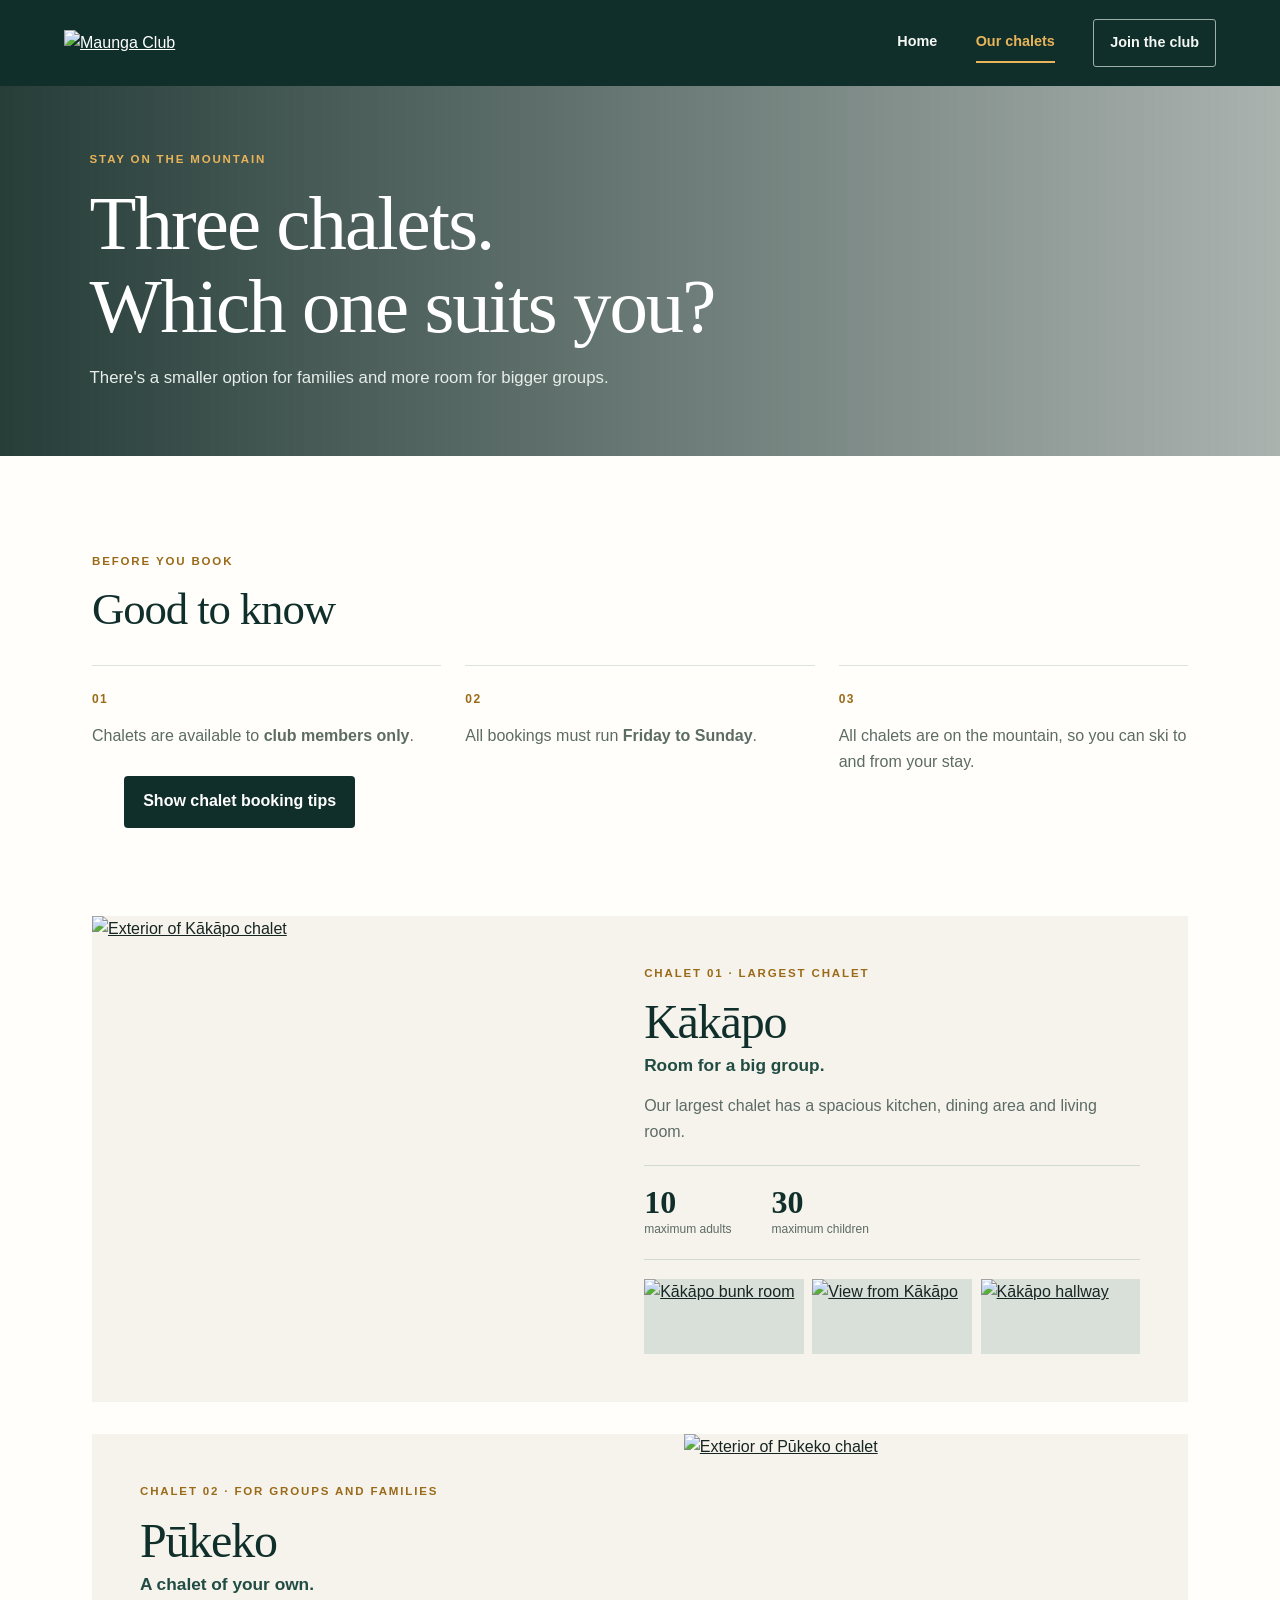
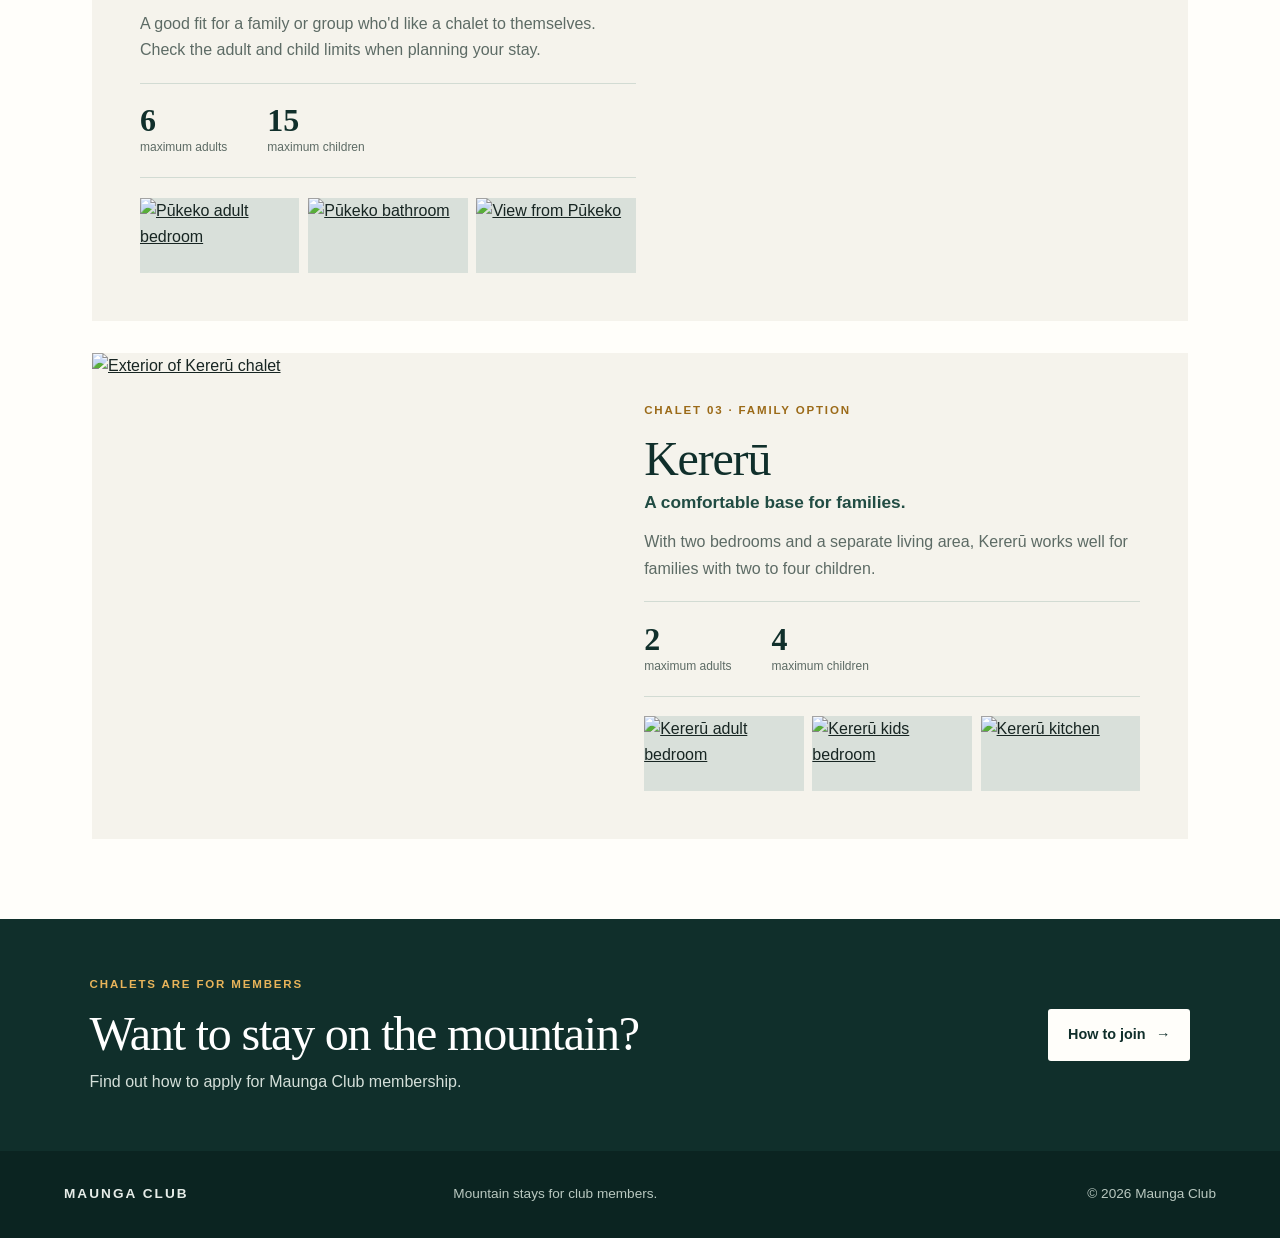
==== commit 39faa981: "Add files via upload" ====
--- a/chalets.html
+++ b/chalets.html
@@ -1,4 +1,5 @@
 <!DOCTYPE html>
+<!-- my friends gave me a hand with the writing of the words on the pages -->
 <html lang="en">
 <head>
   <meta charset="UTF-8">
--- a/css/style.css
+++ b/css/style.css
@@ -1,144 +1,188 @@
-:root {
-  --pine: #102f2b;
-  --pine-mid: #214c43;
-  --pine-soft: #dfe9e4;
-  --gold: #e8b45a;
-  --cream: #f5f3ec;
-  --paper: #fffefa;
-  --ink: #172522;
-  --muted: #5d6b65;
-  --line: #dce2dc;
-  --max: 1160px;
-}
-* { box-sizing: border-box; }
-html { scroll-behavior: smooth; }
-body { margin: 0; color: var(--ink); background: var(--paper); font-family: Inter, "Segoe UI", Arial, sans-serif; line-height: 1.65; }
-img { display: block; max-width: 100%; }
-a { color: inherit; }
-.skip-link { position: absolute; top: -60px; left: 1rem; z-index: 20; background: white; padding: .7rem 1rem; }
-.skip-link:focus { top: 1rem; }
-.site-header { min-height: 86px; padding: 1rem max(5vw, calc((100vw - var(--max))/2)); display: flex; justify-content: space-between; align-items: center; gap: 2rem; background: var(--pine); color: white; }
-.brand { display: block; flex-shrink: 0; }
-.brand img { width: 155px; max-height: 58px; object-fit: contain; }
-nav { display: flex; align-items: center; gap: clamp(1rem, 3vw, 2.4rem); }
-nav a { color: #f5f7f3; text-decoration: none; font-size: .9rem; font-weight: 650; padding: .45rem 0; border-bottom: 2px solid transparent; }
-nav a:hover, nav a.active { color: var(--gold); border-bottom-color: var(--gold); }
-nav a.nav-cta { padding: .7rem 1rem; border: 1px solid #9eafa7; border-radius: 3px; }
-nav a.nav-cta:hover, nav a.nav-cta.active { border-color: var(--gold); }
-.yay { min-height: 610px; position: relative; display: flex; align-items: center; color: white; padding: 5rem max(7vw, calc((100vw - var(--max))/2)); background: linear-gradient(90deg, rgba(7,28,25,.84) 0%, rgba(7,28,25,.55) 52%, rgba(7,28,25,.12) 100%), url("../../Aleurone-Maunga-Club/pics/mountain_view_dark.jpg") center 52%/cover no-repeat; }
-.content { max-width: 700px; position: relative; z-index: 1; }
-.eyebrow { margin: 0 0 .85rem; color: #9b6a18; text-transform: uppercase; letter-spacing: .16em; font-size: .72rem; font-weight: 800; }
-.yay .eyebrow, .page-hero .eyebrow, .join-banner .eyebrow { color: var(--gold); }
-h1, h2, h3, p { margin-top: 0; }
-h1, h2 { font-family: Georgia, "Times New Roman", serif; font-weight: 500; line-height: 1.08; letter-spacing: -.025em; }
-.yay h1 { max-width: 680px; margin-bottom: 1.3rem; font-size: clamp(3.1rem, 7vw, 5.6rem); }
-.copy { max-width: 540px; color: #edf2ee; font-size: 1.12rem; }
-.actions { display: flex; flex-wrap: wrap; align-items: center; gap: 1.5rem; margin-top: 2rem; }
-.button { display: inline-flex; justify-content: center; align-items: center; gap: .65rem; text-decoration: none; padding: .9rem 1.25rem; border-radius: 3px; font-weight: 750; font-size: .9rem; transition: transform .2s, background .2s; }
-.button:hover { transform: translateY(-2px); }
-.button-gold { color: var(--pine); background: var(--gold); }
-.button-gold:hover { background: #f1c979; }
-.button-light { color: var(--pine); background: var(--paper); }
-.button-light:hover { background: var(--gold); }
-.text-link { color: var(--pine-mid); font-weight: 750; text-decoration: none; border-bottom: 1px solid #8ca39a; padding-bottom: .2rem; }
-.text-link span { margin-left: .35rem; }
-.text-link:hover { color: #98671c; }
-.light-link { color: white; border-color: #a8b8b1; }
-.note { position: absolute; right: max(5vw, calc((100vw - var(--max))/2)); bottom: 1.4rem; color: white; font-size: .75rem; letter-spacing: .08em; text-transform: uppercase; }
-.section-wrap { max-width: var(--max); margin: auto; padding: 6rem 2rem; }
-.intro { display: grid; grid-template-columns: 1fr 1fr; gap: 4rem; align-items: start; }
-.intro h2, .chalet-intro h2, .next-steps h2 { color: var(--pine); font-size: clamp(2.4rem, 4vw, 3.6rem); margin-bottom: 0; }
-.intro-copy { max-width: 540px; color: var(--muted); }
-.intro-copy p { margin-bottom: 1.2rem; }
-.intro-copy .text-link { display: inline-block; margin-top: .5rem; }
-.feature-band { display: grid; grid-template-columns: repeat(3, 1fr); background: var(--cream); padding: 3.2rem max(7vw, calc((100vw - var(--max))/2)); gap: 3rem; }
-.feature-number { color: #9b6a18; font-size: .75rem; letter-spacing: .15em; font-weight: 800; }
-.feature h3 { color: var(--pine); margin: .6rem 0 .3rem; font-size: 1.1rem; }
-.feature p { color: var(--muted); margin-bottom: 0; font-size: .95rem; }
-.join-banner { display: flex; justify-content: space-between; align-items: center; gap: 2rem; background: var(--pine); color: white; padding: 3.5rem max(7vw, calc((100vw - var(--max))/2)); }
-.join-banner h2 { font-size: clamp(2rem, 3.8vw, 3rem); margin-bottom: .6rem; }
-.join-banner p:not(.eyebrow) { margin-bottom: 0; color: #d4dfd9; }
-.join-banner .button { flex-shrink: 0; }
-.site-footer { display: grid; grid-template-columns: 1fr 1fr 1fr; gap: 1rem; align-items: center; padding: 2rem max(5vw, calc((100vw - var(--max))/2)); background: #0b2421; color: #e6ece8; font-size: .85rem; }
-.site-footer p { margin: 0; color: #b9c8c0; }
-.footer-brand { text-decoration: none; font-size: .85rem; letter-spacing: .15em; font-weight: 800; }
-.copyright { text-align: right; }
-.page-hero { min-height: 350px; display: flex; align-items: center; padding: 4rem max(7vw, calc((100vw - var(--max))/2)); color: white; background-position: center; background-size: cover; }
-.chalet-hero { background-image: linear-gradient(90deg, rgba(8,34,30,.88), rgba(8,34,30,.34)), url("../../Aleurone-Maunga-Club/pics/mountain_view_light.jpg"); }
-.membership-hero { background-image: linear-gradient(90deg, rgba(8,34,30,.88), rgba(8,34,30,.38)), url("../../Aleurone-Maunga-Club/pics/kereru/cabin_exterior.jpg"); background-position: center 55%; }
-.page-hero-inner { max-width: 760px; }
-.page-hero h1 { font-size: clamp(2.8rem, 6vw, 4.8rem); margin-bottom: 1rem; }
-.page-hero p:not(.eyebrow) { max-width: 590px; color: #e7eee9; font-size: 1.05rem; margin-bottom: 0; }
-.chalet-intro { padding-bottom: 3.5rem; }
-.chalet-intro h2 { font-size: 2.8rem; margin-bottom: 2rem; }
-.rules-grid { display: grid; grid-template-columns: repeat(3, 1fr); gap: 1.5rem; }
-.rules-grid > div { border-top: 1px solid var(--line); padding-top: 1.2rem; }
-.rules-grid span { color: #9b6a18; font-size: .75rem; font-weight: 800; letter-spacing: .12em; }
-.rules-grid p { margin: .7rem 0 0; color: var(--muted); }
-.chalet-list { max-width: var(--max); margin: 0 auto 5rem; padding: 0 2rem; }
-.chalet-card { display: grid; grid-template-columns: .92fr 1.08fr; margin: 0 0 2rem; background: var(--cream); }
-.chalet-card.reverse { grid-template-columns: 1.08fr .92fr; }
-.chalet-card.reverse .chalet-photo { order: 2; }
-.chalet-photo { display: block; min-height: 430px; overflow: hidden; }
-.chalet-photo img { width: 100%; height: 100%; min-height: 430px; object-fit: cover; transition: transform .45s; }
-.chalet-photo:hover img { transform: scale(1.035); }
-.chalet-details { padding: clamp(1.5rem, 4vw, 3rem); }
-.chalet-details h2 { color: var(--pine); font-size: 3rem; margin-bottom: .2rem; }
-.chalet-lead { color: var(--pine-mid); font-weight: 750; font-size: 1.08rem; margin-bottom: .8rem; }
-.chalet-details > p:not(.eyebrow):not(.chalet-lead) { color: var(--muted); }
-.capacity { display: flex; gap: 2.5rem; padding: 1.2rem 0; border-top: 1px solid #d2dbd3; border-bottom: 1px solid #d2dbd3; margin: 1.2rem 0; }
-.capacity div { display: flex; flex-direction: column; }
-.capacity strong { font-family: Georgia, serif; color: var(--pine); font-size: 2rem; line-height: 1.1; }
-.capacity span { color: var(--muted); font-size: .75rem; }
-.mini-gallery { display: grid; grid-template-columns: repeat(3, 1fr); gap: .55rem; }
-.mini-gallery a { display: block; height: 75px; overflow: hidden; background: #d9e0da; }
-.mini-gallery img { width: 100%; height: 100%; object-fit: cover; transition: opacity .2s; }
-.mini-gallery a:hover img { opacity: .75; }
-.membership-layout { max-width: var(--max); margin: auto; padding: 5rem 2rem; display: grid; grid-template-columns: 1.2fr .8fr; gap: 5rem; align-items: start; }
-.membership-copy h2 { font-size: 3.2rem; color: var(--pine); margin-bottom: 1rem; }
-.membership-copy > p:not(.eyebrow) { color: var(--muted); max-width: 600px; }
-.steps { list-style: none; margin: 2.2rem 0 0; padding: 0; }
-.steps li { display: flex; gap: 1.1rem; padding: 1.2rem 0; border-top: 1px solid var(--line); }
-.step-number { flex: 0 0 2.2rem; height: 2.2rem; display: grid; place-items: center; border: 1px solid #b9c8be; color: var(--pine); border-radius: 50%; font-weight: 800; }
-.steps h3 { margin: .1rem 0 .3rem; color: var(--pine); }
-.steps p { color: var(--muted); margin: 0; }
-.email-card { padding: 2.2rem; background: var(--pine); color: white; }
-.email-card h2 { font-family: Georgia, serif; font-size: 2.4rem; font-weight: 500; margin-bottom: 1rem; }
-.email-address { overflow-wrap: anywhere; font-weight: 700; }
-.email-address a { color: #f4c56e; }
-.email-button { width: 100%; margin: .8rem 0 1rem; }
-.small-note { font-size: .8rem; color: #d2ded7; margin-bottom: 0; }
-.next-steps { background: var(--cream); padding: 4rem max(7vw, calc((100vw - var(--max))/2)); }
-.next-steps h2 { margin-bottom: 2rem; }
-.next-grid { display: grid; grid-template-columns: 1fr 1fr; gap: 3rem; }
-.next-grid > div { border-top: 1px solid #d4ddd5; padding-top: 1.2rem; }
-.next-icon { color: #9b6a18; font-weight: 800; font-size: .75rem; letter-spacing: .12em; }
-.next-grid h3 { color: var(--pine); margin: .7rem 0 .4rem; }
-.next-grid p { color: var(--muted); margin-bottom: 0; max-width: 480px; }
-@media (max-width: 760px) {
-  .site-header { flex-direction: column; gap: .7rem; padding: 1rem 1.2rem; }
-  .brand img { width: 130px; }
-  nav { gap: 1rem; flex-wrap: wrap; justify-content: center; }
-  nav a { font-size: .82rem; }
-  .yay { min-height: 570px; padding: 4rem 1.4rem; background-position: 60% center; }
-  .yay h1 { font-size: clamp(2.8rem, 12vw, 4.3rem); }
-  .note { left: 1.4rem; right: 1.4rem; font-size: .65rem; }
-  .section-wrap { padding: 3.5rem 1.4rem; }
-  .intro, .membership-layout { grid-template-columns: 1fr; gap: 2rem; }
-  .feature-band { grid-template-columns: 1fr; gap: 1.8rem; padding: 2.5rem 1.4rem; }
-  .join-banner { align-items: flex-start; flex-direction: column; padding: 3rem 1.4rem; }
-  .site-footer { grid-template-columns: 1fr; padding: 2rem 1.4rem; text-align: center; }
-  .copyright { text-align: center; }
-  .page-hero { min-height: 320px; padding: 3.5rem 1.4rem; }
-  .rules-grid { grid-template-columns: 1fr; gap: 1rem; }
-  .chalet-list { padding: 0 1rem; margin-bottom: 3rem; }
-  .chalet-card, .chalet-card.reverse { grid-template-columns: 1fr; }
-  .chalet-card.reverse .chalet-photo { order: 0; }
-  .chalet-photo, .chalet-photo img { min-height: 250px; max-height: 330px; }
-  .chalet-details { padding: 1.5rem; }
-  .membership-layout { padding: 3.5rem 1.4rem; }
-  .membership-copy h2 { font-size: 2.7rem; }
-  .next-steps { padding: 3rem 1.4rem; }
-  .next-grid { grid-template-columns: 1fr; gap: 1.5rem; }
-}
-@media (prefers-reduced-motion: reduce) { html { scroll-behavior: auto; } *, *::before, *::after { transition-duration: .01ms !important; animation-duration: .01ms !important; } }
+:root {
+  --pine: #102f2b;
+  --pine-mid: #214c43;
+  --pine-soft: #dfe9e4;
+  --gold: #e8b45a;
+  --cream: #f5f3ec;
+  --paper: #fffefa;
+  --ink: #172522;
+  --muted: #5d6b65;
+  --line: #dce2dc;
+  --max: 1160px;
+}
+* { box-sizing: border-box; } 
+html { scroll-behavior: smooth; }
+body { margin: 0; color: var(--ink); background: var(--paper); font-family: Inter, "Segoe UI", Arial, sans-serif; line-height: 1.65; }
+img { display: block; max-width: 100%; }
+a { color: inherit; }
+.skip-link { position: absolute; top: -60px; left: 1rem; z-index: 20; background: white; padding: .7rem 1rem; }
+.skip-link:focus { top: 1rem; }
+a:focus-visible, button:focus-visible { outline: 3px solid #e8b45a; outline-offset: 3px; }
+.site-header { min-height: 86px; padding: 1rem max(5vw, calc((100vw - var(--max))/2)); display: flex; justify-content: space-between; align-items: center; gap: 2rem; background: var(--pine); color: white; }
+.brand { display: block; flex-shrink: 0; }
+.brand img { width: 155px; max-height: 58px; object-fit: contain; }
+nav { display: flex; align-items: center; gap: clamp(1rem, 3vw, 2.4rem); }
+nav a { color: #f5f7f3; text-decoration: none; font-size: .9rem; font-weight: 650; padding: .45rem 0; border-bottom: 2px solid transparent; }
+nav a:hover, nav a.active { color: var(--gold); border-bottom-color: var(--gold); }
+nav a.nav-cta { padding: .7rem 1rem; border: 1px solid #9eafa7; border-radius: 3px; }
+nav a.nav-cta:hover, nav a.nav-cta.active { border-color: var(--gold); }
+.yay { min-height: 610px; position: relative; display: flex; align-items: center; color: white; padding: 5rem max(7vw, calc((100vw - var(--max))/2)); background: linear-gradient(90deg, rgba(7,28,25,.84) 0%, rgba(7,28,25,.55) 52%, rgba(7,28,25,.12) 100%), url("../../Aleurone-Maunga-Club/pics/mountain_view_dark.jpg") center 52%/cover no-repeat; }
+.content { max-width: 700px; position: relative; z-index: 1; }
+.eyebrow { margin: 0 0 .85rem; color: #9b6a18; text-transform: uppercase; letter-spacing: .16em; font-size: .72rem; font-weight: 800; }
+.yay .eyebrow, .page-hero .eyebrow, .join-banner .eyebrow { color: var(--gold); }
+h1, h2, h3, p { margin-top: 0; }
+h1, h2 { font-family: Georgia, "Times New Roman", serif; font-weight: 500; line-height: 1.08; letter-spacing: -.025em; }
+.yay h1 { max-width: 680px; margin-bottom: 1.3rem; font-size: clamp(3.1rem, 7vw, 5.6rem); }
+.copy { max-width: 540px; color: #edf2ee; font-size: 1.12rem; }
+.actions { display: flex; flex-wrap: wrap; align-items: center; gap: 1.5rem; margin-top: 2rem; }
+.button { display: inline-flex; justify-content: center; align-items: center; gap: .65rem; text-decoration: none; padding: .9rem 1.25rem; border-radius: 3px; font-weight: 750; font-size: .9rem; transition: transform .2s, background .2s; }
+.button:hover { transform: translateY(-2px); }
+.button-gold { color: var(--pine); background: var(--gold); }
+.button-gold:hover { background: #f1c979; }
+.button-light { color: var(--pine); background: var(--paper); }
+.button-light:hover { background: var(--gold); }
+.text-link { color: var(--pine-mid); font-weight: 750; text-decoration: none; border-bottom: 1px solid #8ca39a; padding-bottom: .2rem; }
+.text-link span { margin-left: .35rem; }
+.text-link:hover { color: #98671c; }
+.light-link { color: white; border-color: #a8b8b1; }
+.note { position: absolute; right: max(5vw, calc((100vw - var(--max))/2)); bottom: 1.4rem; color: white; font-size: .75rem; letter-spacing: .08em; text-transform: uppercase; }
+.section-wrap { max-width: var(--max); margin: auto; padding: 6rem 2rem; }
+.intro { display: grid; grid-template-columns: 1fr 1fr; gap: 4rem; align-items: start; }
+.intro h2, .chalet-intro h2, .next-steps h2 { color: var(--pine); font-size: clamp(2.4rem, 4vw, 3.6rem); margin-bottom: 0; }
+.intro-copy { max-width: 540px; color: var(--muted); }
+.intro-copy p { margin-bottom: 1.2rem; }
+.intro-copy .text-link { display: inline-block; margin-top: .5rem; }
+.feature-band { display: grid; grid-template-columns: repeat(3, 1fr); background: var(--cream); padding: 3.2rem max(7vw, calc((100vw - var(--max))/2)); gap: 3rem; }
+.feature-number { color: #9b6a18; font-size: .75rem; letter-spacing: .15em; font-weight: 800; }
+.feature h3 { color: var(--pine); margin: .6rem 0 .3rem; font-size: 1.1rem; }
+.feature p { color: var(--muted); margin-bottom: 0; font-size: .95rem; }
+.join-banner { display: flex; justify-content: space-between; align-items: center; gap: 2rem; background: var(--pine); color: white; padding: 3.5rem max(7vw, calc((100vw - var(--max))/2)); }
+.join-banner h2 { font-size: clamp(2rem, 3.8vw, 3rem); margin-bottom: .6rem; }
+.join-banner p:not(.eyebrow) { margin-bottom: 0; color: #d4dfd9; }
+.join-banner .button { flex-shrink: 0; }
+.site-footer { display: grid; grid-template-columns: 1fr 1fr 1fr; gap: 1rem; align-items: center; padding: 2rem max(5vw, calc((100vw - var(--max))/2)); background: #0b2421; color: #e6ece8; font-size: .85rem; }
+.site-footer p { margin: 0; color: #b9c8c0; }
+.footer-brand { text-decoration: none; font-size: .85rem; letter-spacing: .15em; font-weight: 800; }
+.copyright { text-align: right; }
+.page-hero { min-height: 350px; display: flex; align-items: center; padding: 4rem max(7vw, calc((100vw - var(--max))/2)); color: white; background-position: center; background-size: cover; }
+.chalet-hero { background-image: linear-gradient(90deg, rgba(8,34,30,.88), rgba(8,34,30,.34)), url("../../Aleurone-Maunga-Club/pics/mountain_view_light.jpg"); }
+.membership-hero { background-image: linear-gradient(90deg, rgba(8,34,30,.88), rgba(8,34,30,.38)), url("../../Aleurone-Maunga-Club/pics/kereru/cabin_exterior.jpg"); background-position: center 55%; }
+.page-hero-inner { max-width: 760px; }
+.page-hero h1 { font-size: clamp(2.8rem, 6vw, 4.8rem); margin-bottom: 1rem; }
+.page-hero p:not(.eyebrow) { max-width: 590px; color: #e7eee9; font-size: 1.05rem; margin-bottom: 0; }
+.chalet-intro { padding-bottom: 3.5rem; }
+.chalet-intro h2 { font-size: 2.8rem; margin-bottom: 2rem; }
+.rules-grid { display: grid; grid-template-columns: repeat(3, 1fr); gap: 1.5rem; }
+.rules-grid > div { border-top: 1px solid var(--line); padding-top: 1.2rem; }
+.rules-grid span { color: #9b6a18; font-size: .75rem; font-weight: 800; letter-spacing: .12em; }
+.rules-grid p { margin: .7rem 0 0; color: var(--muted); }
+.chalet-list { max-width: var(--max); margin: 0 auto 5rem; padding: 0 2rem; }
+.chalet-card { display: grid; grid-template-columns: .92fr 1.08fr; margin: 0 0 2rem; background: var(--cream); }
+.chalet-card.reverse { grid-template-columns: 1.08fr .92fr; }
+.chalet-card.reverse .chalet-photo { order: 2; }
+.chalet-photo { display: block; min-height: 430px; overflow: hidden; }
+.chalet-photo img { width: 100%; height: 100%; min-height: 430px; object-fit: cover; transition: transform .45s; }
+.chalet-photo:hover img { transform: scale(1.035); }
+.chalet-details { padding: clamp(1.5rem, 4vw, 3rem); }
+.chalet-details h2 { color: var(--pine); font-size: 3rem; margin-bottom: .2rem; }
+.chalet-lead { color: var(--pine-mid); font-weight: 750; font-size: 1.08rem; margin-bottom: .8rem; }
+.chalet-details > p:not(.eyebrow):not(.chalet-lead) { color: var(--muted); }
+.capacity { display: flex; gap: 2.5rem; padding: 1.2rem 0; border-top: 1px solid #d2dbd3; border-bottom: 1px solid #d2dbd3; margin: 1.2rem 0; }
+.capacity div { display: flex; flex-direction: column; }
+.capacity strong { font-family: Georgia, serif; color: var(--pine); font-size: 2rem; line-height: 1.1; }
+.capacity span { color: var(--muted); font-size: .75rem; }
+.mini-gallery { display: grid; grid-template-columns: repeat(3, 1fr); gap: .55rem; }
+.mini-gallery a { display: block; height: 75px; overflow: hidden; background: #d9e0da; }
+.mini-gallery img { width: 100%; height: 100%; object-fit: cover; transition: opacity .2s; }
+.mini-gallery a:hover img { opacity: .75; }
+.membership-layout { max-width: var(--max); margin: auto; padding: 5rem 2rem; display: grid; grid-template-columns: 1.2fr .8fr; gap: 5rem; align-items: start; }
+.membership-copy h2 { font-size: 3.2rem; color: var(--pine); margin-bottom: 1rem; }
+.membership-copy > p:not(.eyebrow) { color: var(--muted); max-width: 600px; }
+.steps { list-style: none; margin: 2.2rem 0 0; padding: 0; }
+.steps li { display: flex; gap: 1.1rem; padding: 1.2rem 0; border-top: 1px solid var(--line); }
+.step-number { flex: 0 0 2.2rem; height: 2.2rem; display: grid; place-items: center; border: 1px solid #b9c8be; color: var(--pine); border-radius: 50%; font-weight: 800; }
+.steps h3 { margin: .1rem 0 .3rem; color: var(--pine); }
+.steps p { color: var(--muted); margin: 0; }
+.email-card { padding: 2.2rem; background: var(--pine); color: white; }
+.email-card h2 { font-family: Georgia, serif; font-size: 2.4rem; font-weight: 500; margin-bottom: 1rem; }
+.membership-form { display: grid; gap: 1rem; }
+.required-docs { padding-left: 1.25rem; margin: 0 0 1rem; color: #edf2ee; }
+.required-docs li { padding: .18rem 0; }
+.email-address { overflow-wrap: anywhere; font-weight: 750; margin: 1.2rem 0; }
+.email-address a { color: #f4c56e; text-underline-offset: .2em; }
+.email-address a:hover { color: #fff; }
+.form-field { display: grid; gap: .35rem; }
+.form-field label { font-size: .8rem; font-weight: 700; }
+.form-field input, .form-field textarea { width: 100%; padding: .75rem; border: 1px solid #b9c8be; border-radius: 2px; color: var(--pine); font: inherit; }
+.form-field textarea { resize: vertical; }
+.form-field input:focus, .form-field textarea:focus { outline: 2px solid #f4c56e; outline-offset: 2px; }
+
+.email-button { width: 100%; margin: .8rem 0 1rem; text-align: center; }
+.small-note { font-size: .8rem; color: #d2ded7; margin-bottom: 0; }
+.next-steps { background: var(--cream); padding: 4rem max(7vw, calc((100vw - var(--max))/2)); }
+.next-steps h2 { margin-bottom: 2rem; }
+.next-grid { display: grid; grid-template-columns: 1fr 1fr; gap: 3rem; }
+.next-grid > div { border-top: 1px solid #d4ddd5; padding-top: 1.2rem; }
+.next-icon { color: #9b6a18; font-weight: 800; font-size: .75rem; letter-spacing: .12em; }
+.next-grid h3 { color: var(--pine); margin: .7rem 0 .4rem; }
+.next-grid p { color: var(--muted); margin-bottom: 0; max-width: 480px; }
+@media (max-width: 760px) {
+  .site-header { flex-direction: column; gap: .7rem; padding: 1rem 1.2rem; }
+  .brand img { width: 130px; }
+  nav { gap: 1rem; flex-wrap: wrap; justify-content: center; }
+  nav a { font-size: .82rem; }
+  .yay { min-height: 570px; padding: 4rem 1.4rem; background-position: 60% center; }
+  .yay h1 { font-size: clamp(2.8rem, 12vw, 4.3rem); }
+  .note { left: 1.4rem; right: 1.4rem; font-size: .65rem; }
+  .section-wrap { padding: 3.5rem 1.4rem; }
+  .intro, .membership-layout { grid-template-columns: 1fr; gap: 2rem; }
+  .feature-band { grid-template-columns: 1fr; gap: 1.8rem; padding: 2.5rem 1.4rem; }
+  .join-banner { align-items: flex-start; flex-direction: column; padding: 3rem 1.4rem; }
+  .site-footer { grid-template-columns: 1fr; padding: 2rem 1.4rem; text-align: center; }
+  .copyright { text-align: center; }
+  .page-hero { min-height: 320px; padding: 3.5rem 1.4rem; }
+  .rules-grid { grid-template-columns: 1fr; gap: 1rem; }
+  .chalet-list { padding: 0 1rem; margin-bottom: 3rem; }
+  .chalet-card, .chalet-card.reverse { grid-template-columns: 1fr; }
+  .chalet-card.reverse .chalet-photo { order: 0; }
+  .chalet-photo, .chalet-photo img { min-height: 250px; max-height: 330px; }
+  .chalet-details { padding: 1.5rem; }
+  .membership-layout { padding: 3.5rem 1.4rem; }
+  .membership-copy h2 { font-size: 2.7rem; }
+  .next-steps { padding: 3rem 1.4rem; }
+  .next-grid { grid-template-columns: 1fr; gap: 1.5rem; }
+}
+@media (prefers-reduced-motion: reduce) { html { scroll-behavior: auto; } *, *::before, *::after { transition-duration: .01ms !important; animation-duration: .01ms !important; } }
+/* jQuery chalet information feature */
+.quick-info {
+  max-width: 1100px;
+  margin: 0 auto 2rem;
+  padding: 0 2rem;
+}
+
+#toggle-chalet-tips {
+  background: #102f2b;
+  color: white;
+  border: 0;
+  border-radius: 4px;
+  padding: 0.8rem 1.2rem;
+  font: inherit;
+  font-weight: 700;
+  cursor: pointer;
+}
+
+#toggle-chalet-tips:hover {
+  background: #28554c;
+}
+
+#toggle-chalet-tips:focus-visible {
+  outline: 3px solid #e8b45a;
+  outline-offset: 3px;
+}
+
+#chalet-tips {
+  background: #f5f3ec;
+  border-left: 4px solid #e8b45a;
+  padding: 1rem 1.5rem;
+  margin-top: 1rem;
+}
